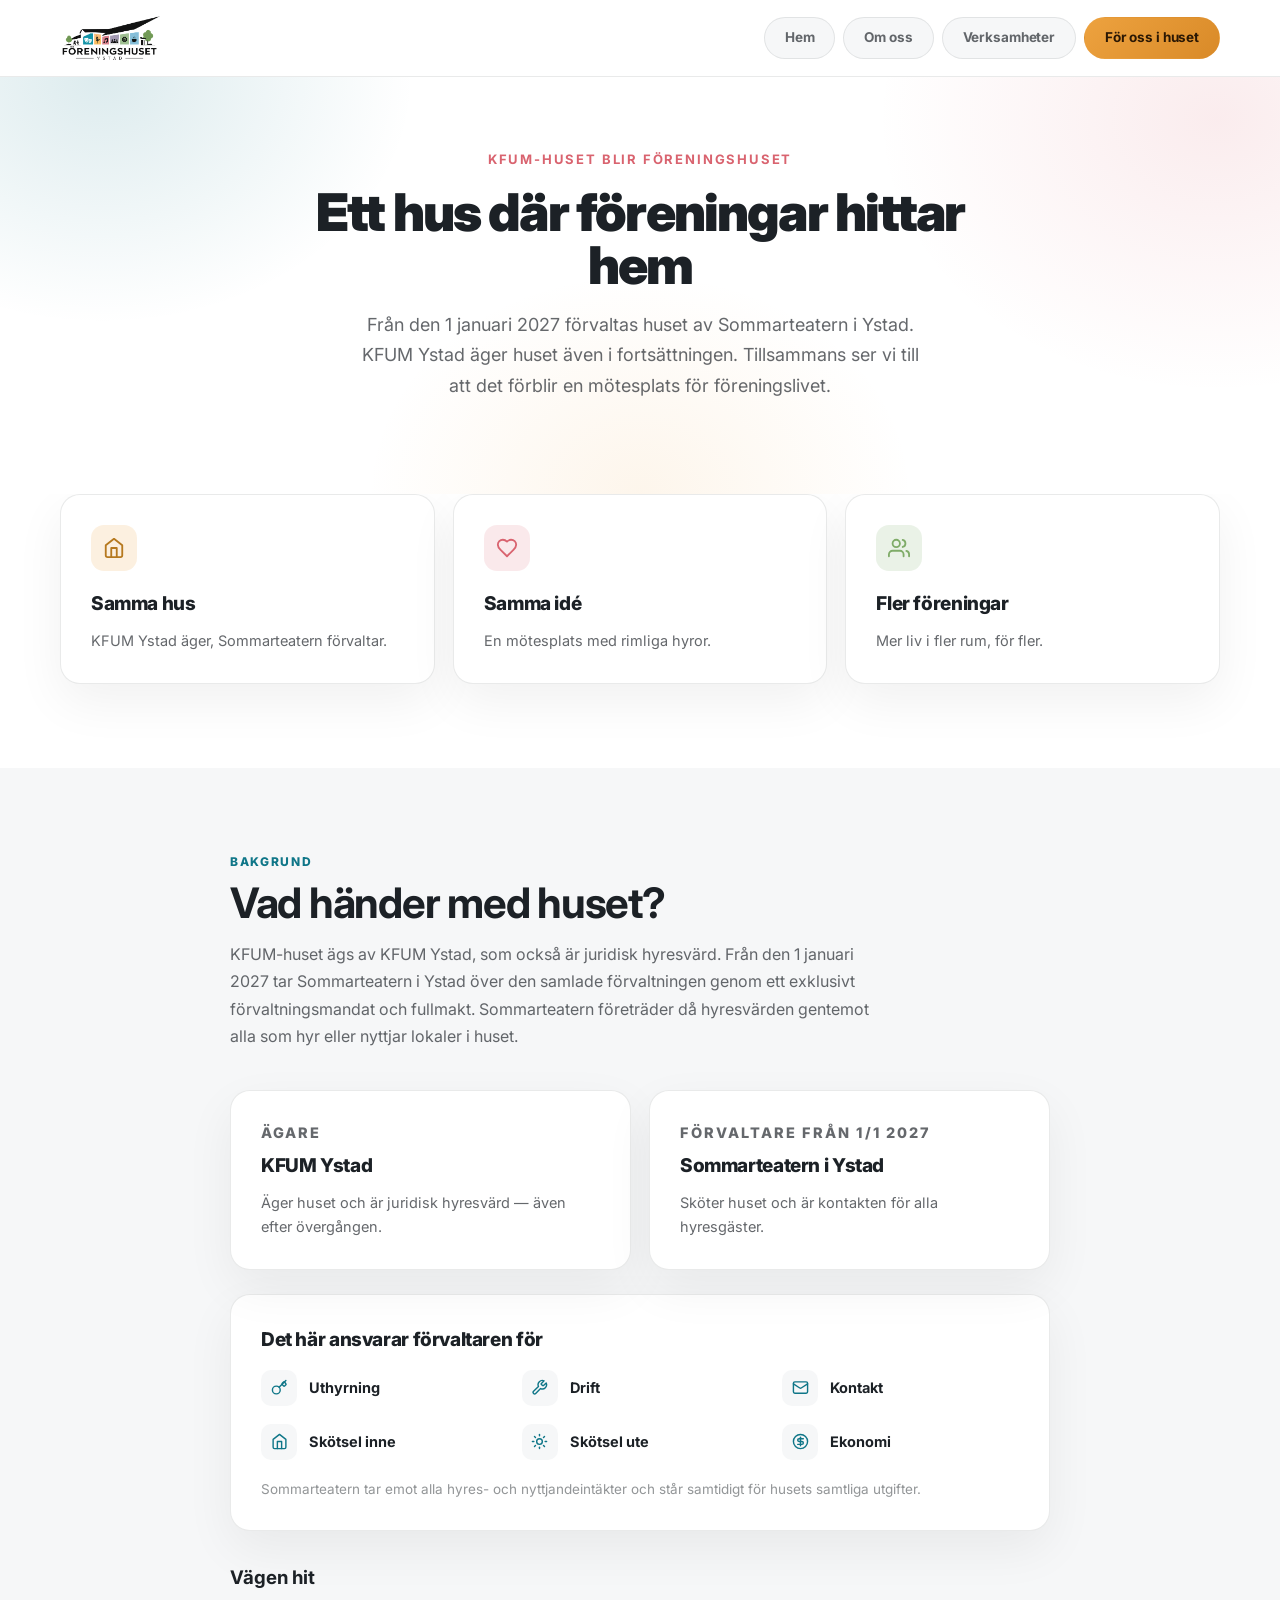
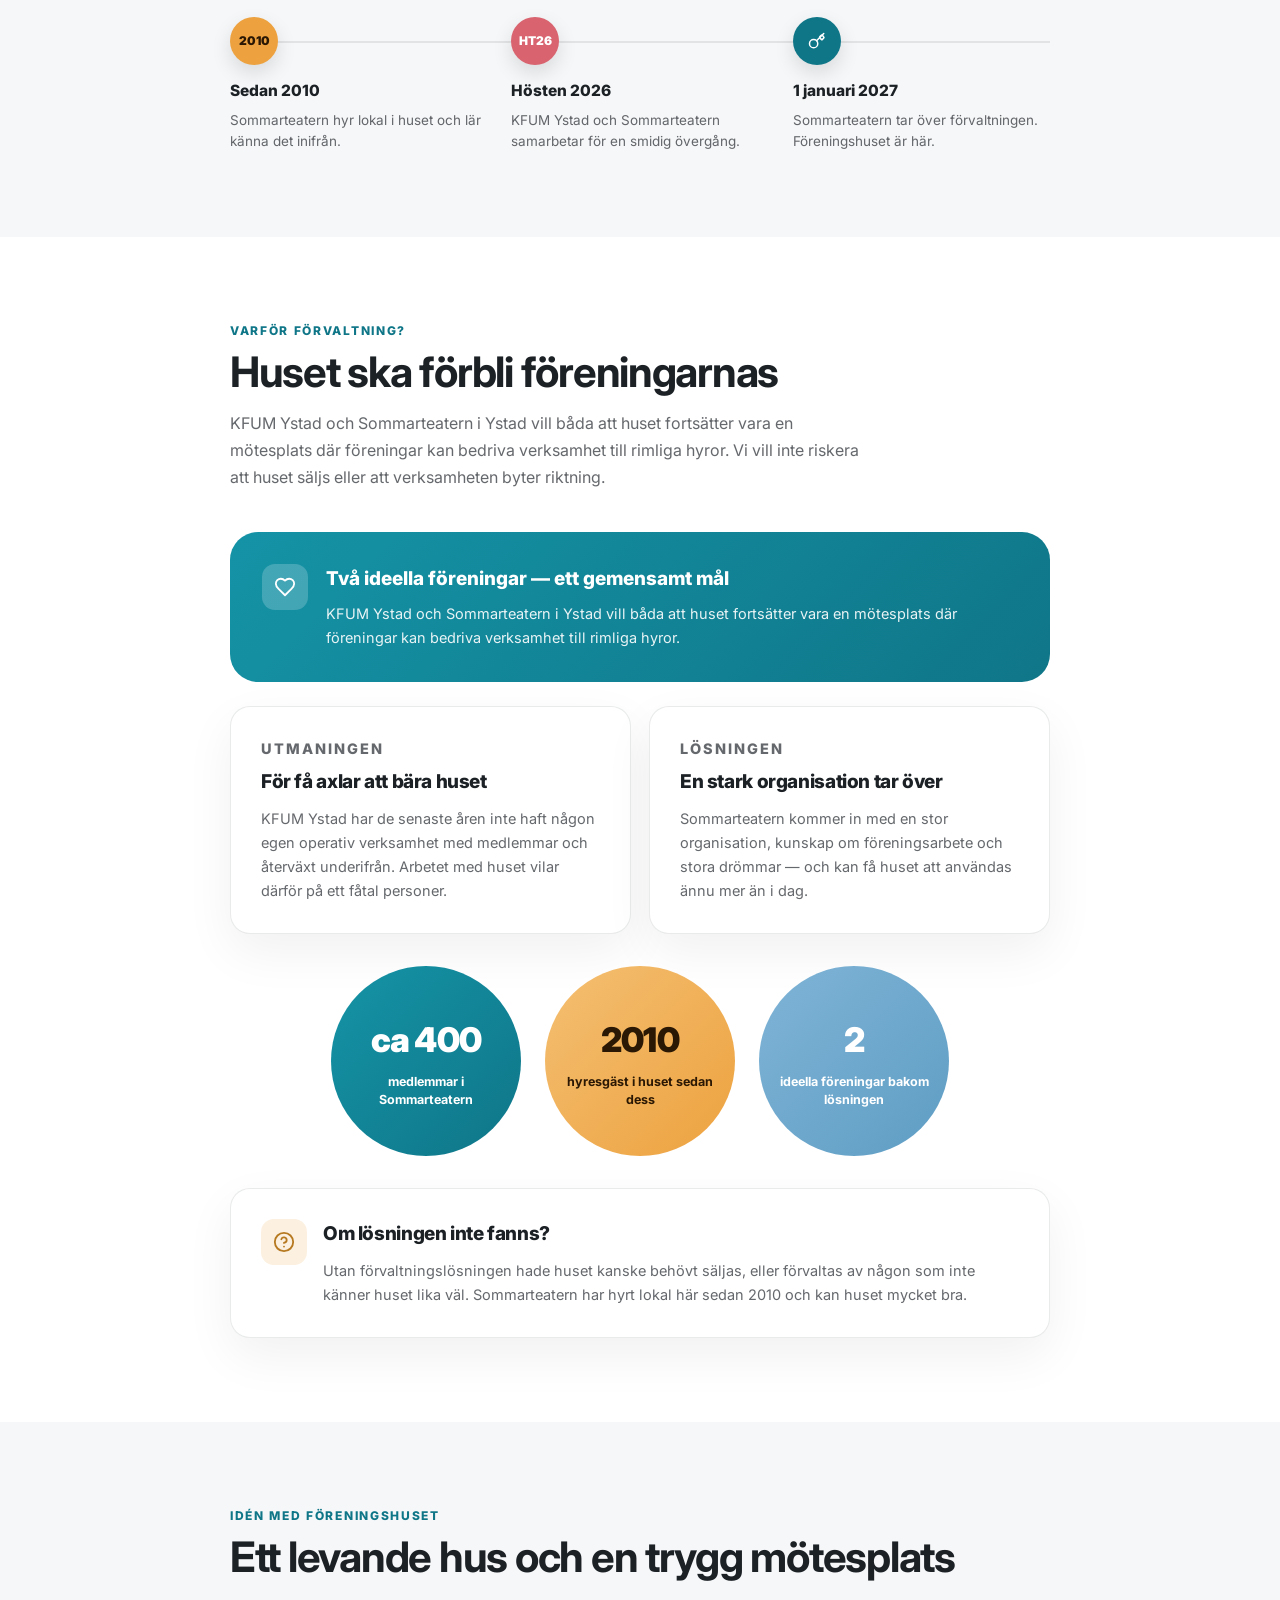
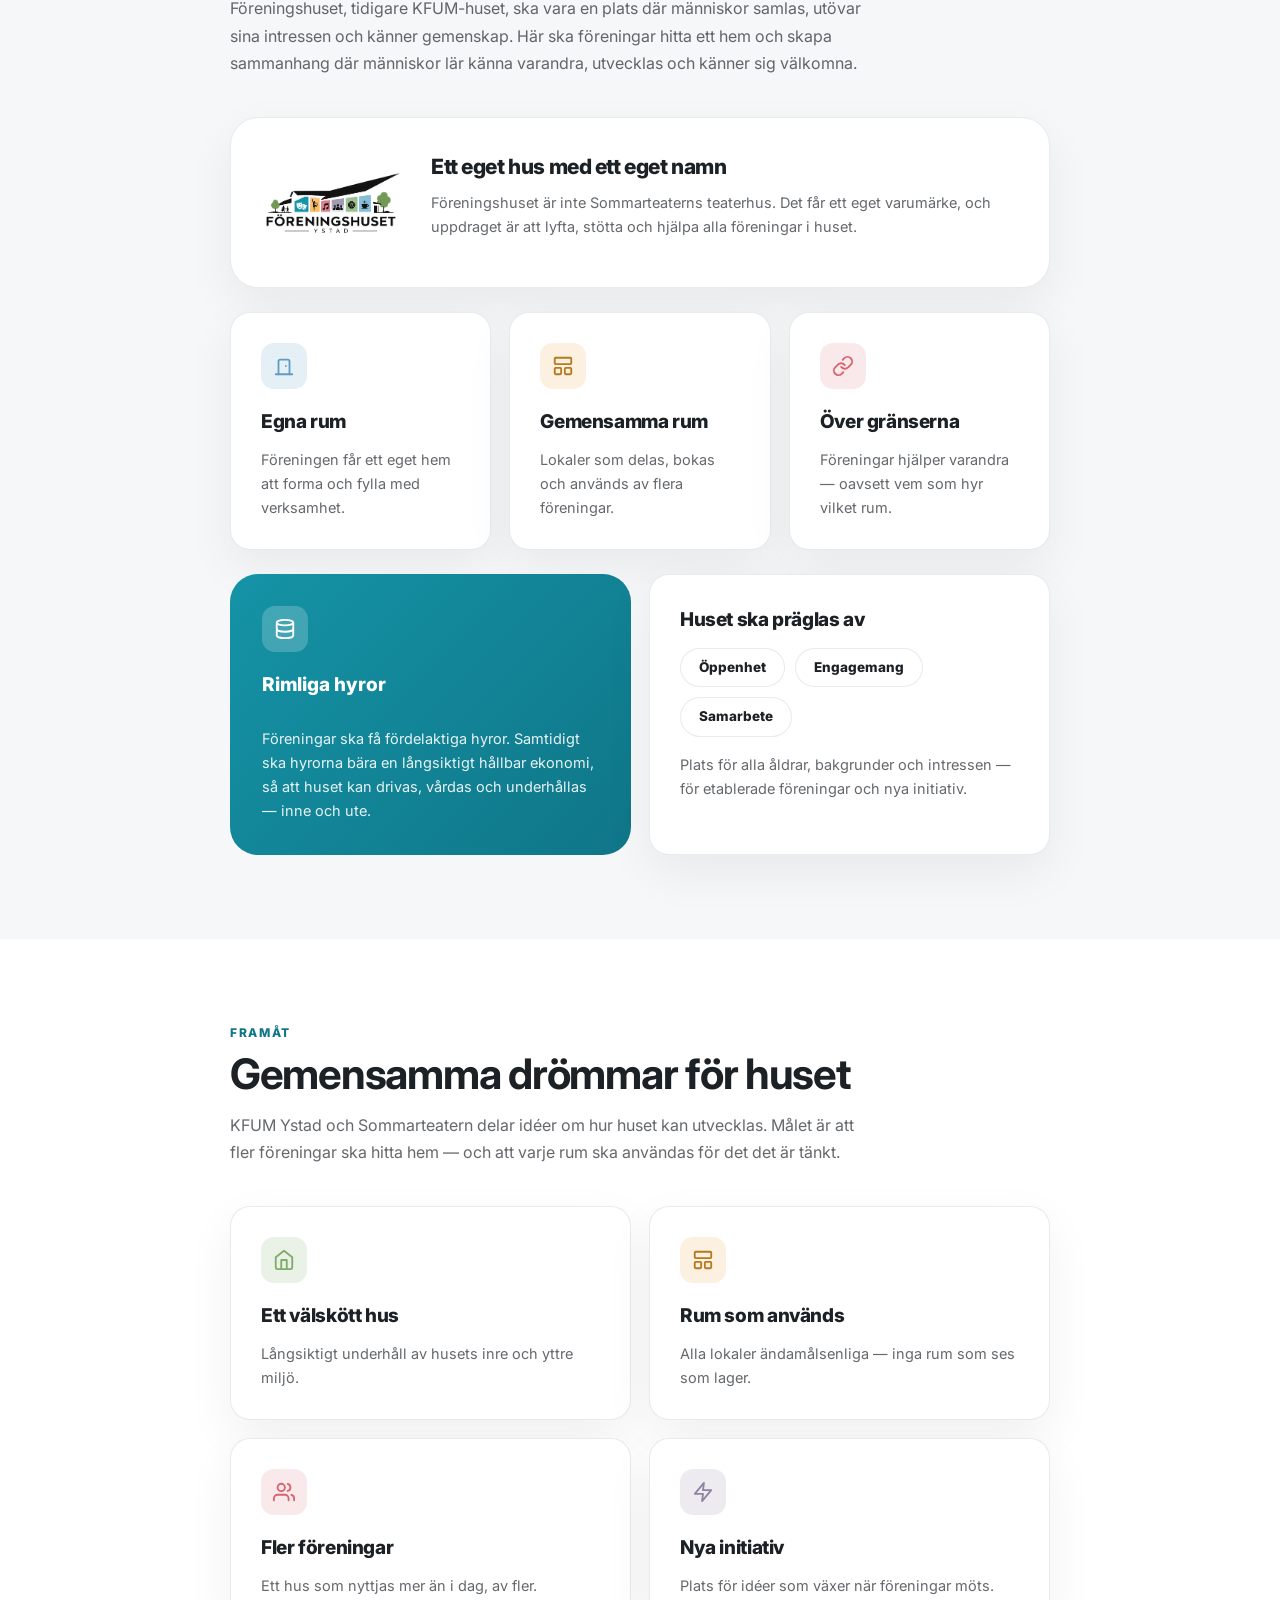
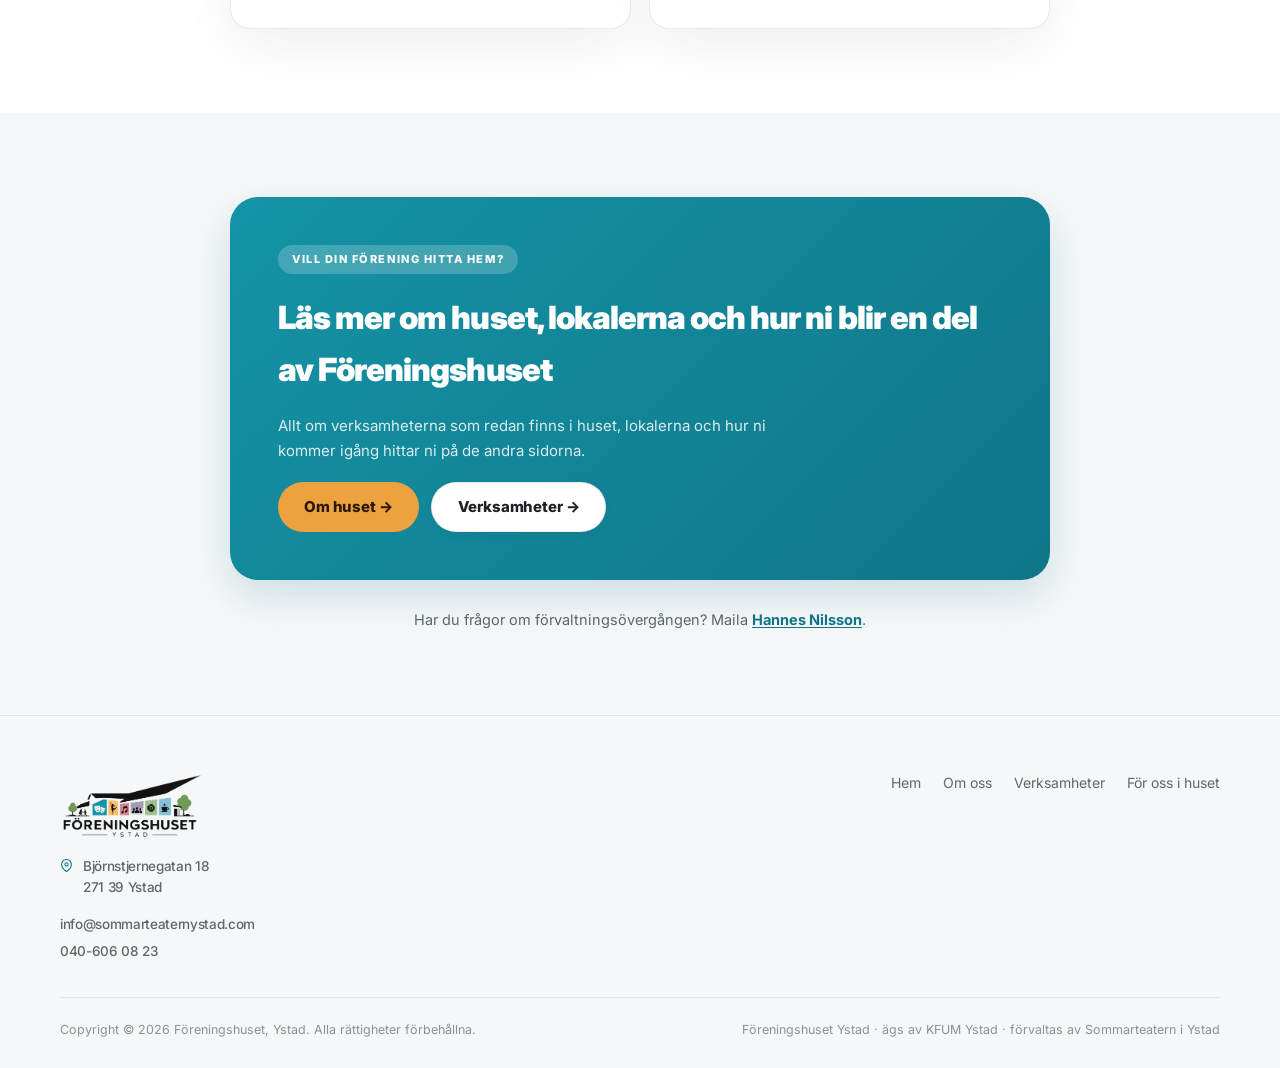
==== bakgrund.html @ 2a711569 "Ny sida om förvaltningsövergången (bakgrund.html) Bygger på innehållet i "Föreningshuset – folder.pd" ====
<!DOCTYPE html>
<html lang="sv">
<head>
  <meta charset="UTF-8">
  <meta name="viewport" content="width=device-width, initial-scale=1.0">
  <title>Bakgrund — Föreningshuset</title>
  <meta name="description" content="KFUM-huset blir Föreningshuset — bakgrunden till att Sommarteatern i Ystad tar över förvaltningen från 1 januari 2027.">
  <link rel="preconnect" href="https://fonts.googleapis.com">
  <link rel="preconnect" href="https://fonts.gstatic.com" crossorigin>
  <link href="https://fonts.googleapis.com/css2?family=Inter:ital,opsz,wght@0,14..32,300..900;1,14..32,300..900&display=swap" rel="stylesheet">
  <link rel="stylesheet" href="css/style.css?v=5">
</head>
<body>

  <!-- ═══ NAV ═══ -->
  <header class="site-nav">
    <div class="container site-nav-inner">
      <a href="/" class="nav-brand">
        <span class="brand-logo-plate"><img src="images/logo.png" alt="Föreningshuset Ystad" class="brand-logo"></span>
      </a>
      <nav class="nav-pills-row" aria-label="Huvudnavigation">
        <a href="/" class="nav-pill">Hem</a>
        <a href="om-oss.html" class="nav-pill">Om oss</a>
        <a href="verksamheter.html" class="nav-pill">Verksamheter</a>
        <a href="for-oss-i-huset.html" class="nav-pill nav-pill--cta">För oss i huset</a>
      </nav>
    </div>
  </header>

  <!-- ═══ HERO ═══ -->
  <section class="hero-section" style="padding: 72px 0 56px;">
    <div class="container hero-content">
      <span class="hero-kicker">KFUM-huset blir Föreningshuset</span>
      <h1 class="hero-title" style="font-size: clamp(32px, 5vw, 52px);">Ett hus där föreningar hittar hem</h1>
      <p class="hero-lede">Från den 1 januari 2027 förvaltas huset av Sommarteatern i Ystad. KFUM Ystad äger huset även i fortsättningen. Tillsammans ser vi till att det förblir en mötesplats för föreningslivet.</p>
    </div>
  </section>

  <section class="section" style="padding-top: 0;">
    <div class="container">
      <div class="card-grid">
        <article class="card">
          <div class="card-icon card-icon--orange">
            <svg width="22" height="22" viewBox="0 0 24 24" fill="none" stroke="currentColor" stroke-width="2" stroke-linecap="round" stroke-linejoin="round" aria-hidden="true"><path d="m3 9 9-7 9 7v11a2 2 0 0 1-2 2H5a2 2 0 0 1-2-2z"/><polyline points="9 22 9 12 15 12 15 22"/></svg>
          </div>
          <h3>Samma hus</h3>
          <p>KFUM Ystad äger, Sommarteatern förvaltar.</p>
        </article>

        <article class="card">
          <div class="card-icon card-icon--coral">
            <svg width="22" height="22" viewBox="0 0 24 24" fill="none" stroke="currentColor" stroke-width="2" stroke-linecap="round" stroke-linejoin="round" aria-hidden="true"><path d="M19 14c1.49-1.46 3-3.21 3-5.5A5.5 5.5 0 0 0 16.5 3c-1.76 0-3 .5-4.5 2-1.5-1.5-2.74-2-4.5-2A5.5 5.5 0 0 0 2 8.5c0 2.3 1.5 4.05 3 5.5l7 7Z"/></svg>
          </div>
          <h3>Samma idé</h3>
          <p>En mötesplats med rimliga hyror.</p>
        </article>

        <article class="card">
          <div class="card-icon card-icon--green">
            <svg width="22" height="22" viewBox="0 0 24 24" fill="none" stroke="currentColor" stroke-width="2" stroke-linecap="round" stroke-linejoin="round" aria-hidden="true"><path d="M17 21v-2a4 4 0 0 0-4-4H5a4 4 0 0 0-4 4v2"/><circle cx="9" cy="7" r="4"/><path d="M23 21v-2a4 4 0 0 0-3-3.87"/><path d="M16 3.13a4 4 0 0 1 0 7.75"/></svg>
          </div>
          <h3>Fler föreningar</h3>
          <p>Mer liv i fler rum, för fler.</p>
        </article>
      </div>
    </div>
  </section>

  <!-- ═══ BAKGRUND ═══ -->
  <section class="section on-soft">
    <div class="container" style="max-width: 820px;">
      <header class="section-head">
        <p class="section-kicker">Bakgrund</p>
        <h2>Vad händer med huset?</h2>
        <p class="section-lede">KFUM-huset ägs av KFUM Ystad, som också är juridisk hyresvärd. Från den 1 januari 2027 tar Sommarteatern i Ystad över den samlade förvaltningen genom ett exklusivt förvaltningsmandat och fullmakt. Sommarteatern företräder då hyresvärden gentemot alla som hyr eller nyttjar lokaler i huset.</p>
      </header>

      <div class="card-grid-2" style="margin-bottom: 24px;">
        <article class="card">
          <p class="section-kicker" style="margin-bottom: 6px;">Ägare</p>
          <h3>KFUM Ystad</h3>
          <p>Äger huset och är juridisk hyresvärd — även efter övergången.</p>
        </article>

        <article class="card">
          <p class="section-kicker" style="margin-bottom: 6px;">Förvaltare från 1/1 2027</p>
          <h3>Sommarteatern i Ystad</h3>
          <p>Sköter huset och är kontakten för alla hyresgäster.</p>
        </article>
      </div>

      <article class="panel-card" style="margin-bottom: 32px;">
        <h3 style="margin-bottom: 14px;">Det här ansvarar förvaltaren för</h3>
        <div class="responsibility-grid">
          <div class="responsibility-item">
            <span class="responsibility-icon"><svg width="17" height="17" viewBox="0 0 24 24" fill="none" stroke="currentColor" stroke-width="2" stroke-linecap="round" stroke-linejoin="round" aria-hidden="true"><path d="m15.5 7.5 2.3 2.3a1 1 0 0 0 1.4 0l1.8-1.8a1 1 0 0 0 0-1.4L19.1 4.3a1 1 0 0 0-1.4 0l-1.8 1.8a1 1 0 0 0 0 1.4Z"/><path d="m21 2-9.6 9.6"/><circle cx="7.5" cy="15.5" r="5.5"/></svg></span>
            Uthyrning
          </div>
          <div class="responsibility-item">
            <span class="responsibility-icon"><svg width="17" height="17" viewBox="0 0 24 24" fill="none" stroke="currentColor" stroke-width="2" stroke-linecap="round" stroke-linejoin="round" aria-hidden="true"><path d="M14.7 6.3a1 1 0 0 0 0 1.4l1.6 1.6a1 1 0 0 0 1.4 0l3.77-3.77a6 6 0 0 1-7.94 7.94l-6.91 6.91a2.12 2.12 0 0 1-3-3l6.91-6.91a6 6 0 0 1 7.94-7.94Z"/></svg></span>
            Drift
          </div>
          <div class="responsibility-item">
            <span class="responsibility-icon"><svg width="17" height="17" viewBox="0 0 24 24" fill="none" stroke="currentColor" stroke-width="2" stroke-linecap="round" stroke-linejoin="round" aria-hidden="true"><rect x="2" y="4" width="20" height="16" rx="2"/><path d="m22 7-8.97 5.7a1.94 1.94 0 0 1-2.06 0L2 7"/></svg></span>
            Kontakt
          </div>
          <div class="responsibility-item">
            <span class="responsibility-icon"><svg width="17" height="17" viewBox="0 0 24 24" fill="none" stroke="currentColor" stroke-width="2" stroke-linecap="round" stroke-linejoin="round" aria-hidden="true"><path d="m3 9 9-7 9 7v11a2 2 0 0 1-2 2H5a2 2 0 0 1-2-2z"/><polyline points="9 22 9 12 15 12 15 22"/></svg></span>
            Skötsel inne
          </div>
          <div class="responsibility-item">
            <span class="responsibility-icon"><svg width="17" height="17" viewBox="0 0 24 24" fill="none" stroke="currentColor" stroke-width="2" stroke-linecap="round" stroke-linejoin="round" aria-hidden="true"><circle cx="12" cy="12" r="4"/><path d="M12 2v2"/><path d="M12 20v2"/><path d="m4.93 4.93 1.41 1.41"/><path d="m17.66 17.66 1.41 1.41"/><path d="M2 12h2"/><path d="M20 12h2"/><path d="m6.34 17.66-1.41 1.41"/><path d="m19.07 4.93-1.41 1.41"/></svg></span>
            Skötsel ute
          </div>
          <div class="responsibility-item">
            <span class="responsibility-icon"><svg width="17" height="17" viewBox="0 0 24 24" fill="none" stroke="currentColor" stroke-width="2" stroke-linecap="round" stroke-linejoin="round" aria-hidden="true"><circle cx="12" cy="12" r="10"/><path d="M16 8h-6a2 2 0 1 0 0 4h4a2 2 0 1 1 0 4H8"/><path d="M12 18V6"/></svg></span>
            Ekonomi
          </div>
        </div>
        <p style="margin: 18px 0 0; font-size: 13.5px; color: var(--muted-2);">Sommarteatern tar emot alla hyres- och nyttjandeintäkter och står samtidigt för husets samtliga utgifter.</p>
      </article>

      <h3 style="margin-bottom: 4px;">Vägen hit</h3>
      <div class="timeline" style="margin-top: 24px;">
        <div class="timeline-step">
          <span class="timeline-dot timeline-dot--amber">2010</span>
          <h4>Sedan 2010</h4>
          <p>Sommarteatern hyr lokal i huset och lär känna det inifrån.</p>
        </div>
        <div class="timeline-step">
          <span class="timeline-dot timeline-dot--coral">HT26</span>
          <h4>Hösten 2026</h4>
          <p>KFUM Ystad och Sommarteatern samarbetar för en smidig övergång.</p>
        </div>
        <div class="timeline-step">
          <span class="timeline-dot timeline-dot--primary">
            <svg width="18" height="18" viewBox="0 0 24 24" fill="none" stroke="#fff" stroke-width="2" stroke-linecap="round" stroke-linejoin="round" aria-hidden="true"><path d="m15.5 7.5 2.3 2.3a1 1 0 0 0 1.4 0l1.8-1.8a1 1 0 0 0 0-1.4L19.1 4.3a1 1 0 0 0-1.4 0l-1.8 1.8a1 1 0 0 0 0 1.4Z"/><path d="m21 2-9.6 9.6"/><circle cx="7.5" cy="15.5" r="5.5"/></svg>
          </span>
          <h4>1 januari 2027</h4>
          <p>Sommarteatern tar över förvaltningen. Föreningshuset är här.</p>
        </div>
      </div>
    </div>
  </section>

  <!-- ═══ VARFÖR FÖRVALTNING ═══ -->
  <section class="section">
    <div class="container" style="max-width: 820px;">
      <header class="section-head">
        <p class="section-kicker">Varför förvaltning?</p>
        <h2>Huset ska förbli föreningarnas</h2>
        <p class="section-lede">KFUM Ystad och Sommarteatern i Ystad vill båda att huset fortsätter vara en mötesplats där föreningar kan bedriva verksamhet till rimliga hyror. Vi vill inte riskera att huset säljs eller att verksamheten byter riktning.</p>
      </header>

      <div class="emphasis-box" style="margin-bottom: 24px;">
        <div class="card-icon">
          <svg width="22" height="22" viewBox="0 0 24 24" fill="none" stroke="currentColor" stroke-width="2" stroke-linecap="round" stroke-linejoin="round" aria-hidden="true"><path d="M19 14c1.49-1.46 3-3.21 3-5.5A5.5 5.5 0 0 0 16.5 3c-1.76 0-3 .5-4.5 2-1.5-1.5-2.74-2-4.5-2A5.5 5.5 0 0 0 2 8.5c0 2.3 1.5 4.05 3 5.5l7 7Z"/></svg>
        </div>
        <div>
          <h3>Två ideella föreningar — ett gemensamt mål</h3>
          <p>KFUM Ystad och Sommarteatern i Ystad vill båda att huset fortsätter vara en mötesplats där föreningar kan bedriva verksamhet till rimliga hyror.</p>
        </div>
      </div>

      <div class="card-grid-2" style="margin-bottom: 32px;">
        <article class="card">
          <p class="section-kicker" style="margin-bottom: 6px;">Utmaningen</p>
          <h3>För få axlar att bära huset</h3>
          <p>KFUM Ystad har de senaste åren inte haft någon egen operativ verksamhet med medlemmar och återväxt underifrån. Arbetet med huset vilar därför på ett fåtal personer.</p>
        </article>

        <article class="card">
          <p class="section-kicker" style="margin-bottom: 6px;">Lösningen</p>
          <h3>En stark organisation tar över</h3>
          <p>Sommarteatern kommer in med en stor organisation, kunskap om föreningsarbete och stora drömmar — och kan få huset att användas ännu mer än i dag.</p>
        </article>
      </div>

      <div class="stat-circles" style="margin-bottom: 32px;">
        <div class="stat-circle stat-circle--primary">
          <span class="stat-circle-number">ca 400</span>
          <span class="stat-circle-label">medlemmar i Sommarteatern</span>
        </div>
        <div class="stat-circle stat-circle--amber">
          <span class="stat-circle-number">2010</span>
          <span class="stat-circle-label">hyresgäst i huset sedan dess</span>
        </div>
        <div class="stat-circle stat-circle--sky">
          <span class="stat-circle-number">2</span>
          <span class="stat-circle-label">ideella föreningar bakom lösningen</span>
        </div>
      </div>

      <article class="card" style="display: flex; gap: 16px; align-items: flex-start;">
        <div class="card-icon card-icon--orange" style="margin-bottom: 0; flex-shrink: 0;">
          <svg width="22" height="22" viewBox="0 0 24 24" fill="none" stroke="currentColor" stroke-width="2" stroke-linecap="round" stroke-linejoin="round" aria-hidden="true"><circle cx="12" cy="12" r="10"/><path d="M9.09 9a3 3 0 0 1 5.83 1c0 2-3 3-3 3"/><path d="M12 17h.01"/></svg>
        </div>
        <div>
          <h3>Om lösningen inte fanns?</h3>
          <p>Utan förvaltningslösningen hade huset kanske behövt säljas, eller förvaltas av någon som inte känner huset lika väl. Sommarteatern har hyrt lokal här sedan 2010 och kan huset mycket bra.</p>
        </div>
      </article>
    </div>
  </section>

  <!-- ═══ IDÉN MED FÖRENINGSHUSET ═══ -->
  <section class="section on-soft">
    <div class="container" style="max-width: 820px;">
      <header class="section-head">
        <p class="section-kicker">Idén med Föreningshuset</p>
        <h2>Ett levande hus och en trygg mötesplats</h2>
        <p class="section-lede">Föreningshuset, tidigare KFUM-huset, ska vara en plats där människor samlas, utövar sina intressen och känner gemenskap. Här ska föreningar hitta ett hem och skapa sammanhang där människor lär känna varandra, utvecklas och känner sig välkomna.</p>
      </header>

      <article class="venue-full-card" style="margin-bottom: 24px;">
        <div class="venue-full-logo">
          <img src="images/logo.png" alt="Föreningshuset Ystad">
        </div>
        <div class="venue-full-body">
          <h3>Ett eget hus med ett eget namn</h3>
          <p>Föreningshuset är inte Sommarteaterns teaterhus. Det får ett eget varumärke, och uppdraget är att lyfta, stötta och hjälpa alla föreningar i huset.</p>
        </div>
      </article>

      <div class="card-grid" style="margin-bottom: 24px;">
        <article class="card">
          <div class="card-icon card-icon--sky">
            <svg width="22" height="22" viewBox="0 0 24 24" fill="none" stroke="currentColor" stroke-width="2" stroke-linecap="round" stroke-linejoin="round" aria-hidden="true"><path d="M3 21h18"/><path d="M6 21V7a2 2 0 0 1 2-2h8a2 2 0 0 1 2 2v14"/><path d="M14 12v.01"/></svg>
          </div>
          <h3>Egna rum</h3>
          <p>Föreningen får ett eget hem att forma och fylla med verksamhet.</p>
        </article>

        <article class="card">
          <div class="card-icon card-icon--orange">
            <svg width="22" height="22" viewBox="0 0 24 24" fill="none" stroke="currentColor" stroke-width="2" stroke-linecap="round" stroke-linejoin="round" aria-hidden="true"><rect x="3" y="3" width="18" height="7" rx="1"/><rect x="3" y="14" width="7" height="7" rx="1"/><rect x="14" y="14" width="7" height="7" rx="1"/></svg>
          </div>
          <h3>Gemensamma rum</h3>
          <p>Lokaler som delas, bokas och används av flera föreningar.</p>
        </article>

        <article class="card">
          <div class="card-icon card-icon--coral">
            <svg width="22" height="22" viewBox="0 0 24 24" fill="none" stroke="currentColor" stroke-width="2" stroke-linecap="round" stroke-linejoin="round" aria-hidden="true"><path d="M10 13a5 5 0 0 0 7.54.54l3-3a5 5 0 0 0-7.07-7.07l-1.72 1.71"/><path d="M14 11a5 5 0 0 0-7.54-.54l-3 3a5 5 0 0 0 7.07 7.07l1.71-1.71"/></svg>
          </div>
          <h3>Över gränserna</h3>
          <p>Föreningar hjälper varandra — oavsett vem som hyr vilket rum.</p>
        </article>
      </div>

      <div class="card-grid-2">
        <div class="emphasis-box" style="flex-direction: column; align-items: flex-start;">
          <div class="card-icon">
            <svg width="22" height="22" viewBox="0 0 24 24" fill="none" stroke="currentColor" stroke-width="2" stroke-linecap="round" stroke-linejoin="round" aria-hidden="true"><ellipse cx="12" cy="5" rx="9" ry="3"/><path d="M3 5v14a9 3 0 0 0 18 0V5"/><path d="M3 12a9 3 0 0 0 18 0"/></svg>
          </div>
          <h3>Rimliga hyror</h3>
          <p>Föreningar ska få fördelaktiga hyror. Samtidigt ska hyrorna bära en långsiktigt hållbar ekonomi, så att huset kan drivas, vårdas och underhållas — inne och ute.</p>
        </div>

        <article class="card">
          <h3>Huset ska präglas av</h3>
          <div class="tag-pills">
            <span class="tag-pill">Öppenhet</span>
            <span class="tag-pill">Engagemang</span>
            <span class="tag-pill">Samarbete</span>
          </div>
          <p>Plats för alla åldrar, bakgrunder och intressen — för etablerade föreningar och nya initiativ.</p>
        </article>
      </div>
    </div>
  </section>

  <!-- ═══ FRAMÅT ═══ -->
  <section class="section">
    <div class="container" style="max-width: 820px;">
      <header class="section-head">
        <p class="section-kicker">Framåt</p>
        <h2>Gemensamma drömmar för huset</h2>
        <p class="section-lede">KFUM Ystad och Sommarteatern delar idéer om hur huset kan utvecklas. Målet är att fler föreningar ska hitta hem — och att varje rum ska användas för det det är tänkt.</p>
      </header>

      <div class="card-grid-2">
        <article class="card">
          <div class="card-icon card-icon--green">
            <svg width="22" height="22" viewBox="0 0 24 24" fill="none" stroke="currentColor" stroke-width="2" stroke-linecap="round" stroke-linejoin="round" aria-hidden="true"><path d="m3 9 9-7 9 7v11a2 2 0 0 1-2 2H5a2 2 0 0 1-2-2z"/><polyline points="9 22 9 12 15 12 15 22"/></svg>
          </div>
          <h3>Ett välskött hus</h3>
          <p>Långsiktigt underhåll av husets inre och yttre miljö.</p>
        </article>

        <article class="card">
          <div class="card-icon card-icon--orange">
            <svg width="22" height="22" viewBox="0 0 24 24" fill="none" stroke="currentColor" stroke-width="2" stroke-linecap="round" stroke-linejoin="round" aria-hidden="true"><rect x="3" y="3" width="18" height="7" rx="1"/><rect x="3" y="14" width="7" height="7" rx="1"/><rect x="14" y="14" width="7" height="7" rx="1"/></svg>
          </div>
          <h3>Rum som används</h3>
          <p>Alla lokaler ändamålsenliga — inga rum som ses som lager.</p>
        </article>

        <article class="card">
          <div class="card-icon card-icon--coral">
            <svg width="22" height="22" viewBox="0 0 24 24" fill="none" stroke="currentColor" stroke-width="2" stroke-linecap="round" stroke-linejoin="round" aria-hidden="true"><path d="M17 21v-2a4 4 0 0 0-4-4H5a4 4 0 0 0-4 4v2"/><circle cx="9" cy="7" r="4"/><path d="M23 21v-2a4 4 0 0 0-3-3.87"/><path d="M16 3.13a4 4 0 0 1 0 7.75"/></svg>
          </div>
          <h3>Fler föreningar</h3>
          <p>Ett hus som nyttjas mer än i dag, av fler.</p>
        </article>

        <article class="card">
          <div class="card-icon card-icon--lavender">
            <svg width="22" height="22" viewBox="0 0 24 24" fill="none" stroke="currentColor" stroke-width="2" stroke-linecap="round" stroke-linejoin="round" aria-hidden="true"><polygon points="13 2 3 14 12 14 11 22 21 10 12 10 13 2"/></svg>
          </div>
          <h3>Nya initiativ</h3>
          <p>Plats för idéer som växer när föreningar möts.</p>
        </article>
      </div>
    </div>
  </section>

  <!-- ═══ CTA ═══ -->
  <section class="section on-soft">
    <div class="container" style="max-width: 820px;">
      <article class="feature-tile">
        <span class="feature-tile-tag">Vill din förening hitta hem?</span>
        <h3>Läs mer om huset, lokalerna och hur ni blir en del av Föreningshuset</h3>
        <p>Allt om verksamheterna som redan finns i huset, lokalerna och hur ni kommer igång hittar ni på de andra sidorna.</p>
        <div class="hero-actions" style="justify-content:flex-start;">
          <a href="om-oss.html" class="btn btn-amber">Om huset →</a>
          <a href="verksamheter.html" class="btn btn-ghost">Verksamheter →</a>
        </div>
      </article>

      <p style="text-align:center; margin: 28px 0 0; font-size: 14.5px; color: var(--muted);">Har du frågor om förvaltningsövergången? Maila <a href="mailto:hannes.nilsson@sommarteaternystad.com" style="color: var(--primary); font-weight: 700; text-decoration: underline; text-underline-offset: 2px;">Hannes Nilsson</a>.</p>
    </div>
  </section>

  <!-- ═══ FOOTER ═══ -->
  <footer class="site-footer">
    <div class="container">
      <div class="footer-top">
        <div class="footer-brand">
          <span class="brand-logo-plate"><img src="images/logo.png" alt="Föreningshuset Ystad" class="brand-logo"></span>
          <address class="footer-address">
            <div class="footer-address-item">
              <svg width="13" height="13" viewBox="0 0 24 24" fill="none" stroke="currentColor" stroke-width="2" stroke-linecap="round" stroke-linejoin="round" aria-hidden="true"><path d="M21 10c0 7-9 13-9 13s-9-6-9-13a9 9 0 0 1 18 0z"/><circle cx="12" cy="10" r="3"/></svg>
              <div>Björnstjernegatan 18<br>271 39 Ystad</div>
            </div>
          </address>
          <div class="footer-contact-info">
            <a href="mailto:info@sommarteaternystad.com">info@sommarteaternystad.com</a>
            <a href="tel:+46406060823">040-606 08 23</a>
          </div>
        </div>
        <nav class="footer-nav" aria-label="Sidfotslänkar">
          <a href="/">Hem</a>
          <a href="om-oss.html">Om oss</a>
          <a href="verksamheter.html">Verksamheter</a>
          <a href="for-oss-i-huset.html">För oss i huset</a>
        </nav>
      </div>
      <div class="footer-bottom">
        <p class="footer-copyright">Copyright &copy; 2026 Föreningshuset, Ystad. Alla rättigheter förbehållna.</p>
        <p class="footer-sub">Föreningshuset Ystad · ägs av KFUM Ystad · förvaltas av Sommarteatern i Ystad</p>
      </div>
    </div>
  </footer>

</body>
</html>
---- css/style.css ----
/* ══════════════════════════════════════════════
   FÖRENINGSHUSET — style.css
   Paletten är hämtad direkt ur loggans ikonrutor
   (teater, dans, musik, folk, basket, kaffe) —
   ljus, luftig bas istället för mörk hero, så
   loggan får vit botten naturligt utan platta.
══════════════════════════════════════════════ */

:root {
  --bg: #ffffff;
  --bg-soft: #f6f7f8;
  --line: rgba(20, 22, 25, 0.09);
  --text: #1c2126;
  --muted: rgba(28, 33, 38, 0.68);
  --muted-2: rgba(28, 33, 38, 0.48);

  /* Brand — ur loggans ikonrutor */
  --primary: #0f7688;        /* teater (teal), djupare för text/knappar */
  --primary-light: #1593a6;  /* teater (teal), som i loggan */
  --primary-soft: rgba(15, 118, 136, 0.10);

  --amber: #eda23f;          /* dans (orange) */
  --amber-light: #f4bf72;

  --coral: #d9636f;          /* musik (korall) */
  --coral-light: #e8828c;

  --lavender: #8d84a1;       /* gemenskap (lila) */
  --green: #7fac68;          /* rörelse (grön) */
  --sky: #5f9dc4;            /* fika (blå) */

  --max: 1160px;
  --radius-lg: 28px;
  --radius-md: 20px;
  --radius-sm: 14px;
  --shadow: 0 18px 50px rgba(0, 0, 0, 0.06);
  --shadow-dark: 0 16px 40px rgba(15, 118, 136, 0.18);
}

*, *::before, *::after {
  box-sizing: border-box;
}

html {
  scroll-behavior: smooth;
}

body {
  margin: 0;
  font-family: 'Inter', -apple-system, BlinkMacSystemFont, 'Helvetica Neue', sans-serif;
  background: var(--bg);
  color: var(--text);
  line-height: 1.6;
  -webkit-font-smoothing: antialiased;
  -moz-osx-font-smoothing: grayscale;
}

a { color: inherit; text-decoration: none; }
img { display: block; max-width: 100%; }

.container {
  width: min(calc(100% - 32px), var(--max));
  margin: 0 auto;
}

.is-hidden { display: none !important; }

.visually-hidden {
  position: absolute; width: 1px; height: 1px; padding: 0; margin: -1px;
  overflow: hidden; clip: rect(0,0,0,0); white-space: nowrap; border: 0;
}

/* ══════════════════════════════════════════════
   TOP NAV — ljus, loggan vilar direkt på den
══════════════════════════════════════════════ */

.site-nav {
  position: sticky;
  top: 0;
  z-index: 50;
  background: rgba(255, 255, 255, 0.92);
  backdrop-filter: blur(14px);
  -webkit-backdrop-filter: blur(14px);
  border-bottom: 1px solid var(--line);
}

.site-nav-inner {
  display: flex;
  align-items: center;
  justify-content: space-between;
  gap: 20px;
  min-height: 76px;
  padding: 10px 0;
}

.nav-brand {
  display: flex;
  align-items: center;
  gap: 10px;
  font-weight: 800;
  font-size: 17px;
  letter-spacing: -0.02em;
  color: var(--text);
  flex-shrink: 0;
}

.nav-brand svg { flex-shrink: 0; color: var(--primary); }

/* Loggan vilar direkt på den ljusa navbaren — ingen platta behövs.
   Klassen finns kvar i HTML men görs osynlig här av flit. */
.brand-logo-plate {
  display: inline-flex;
  align-items: center;
  background: transparent;
  padding: 0;
  flex-shrink: 0;
}

.brand-logo {
  display: block;
  height: 48px;
  width: auto;
}

.nav-brand-tag {
  font-size: 10px;
  font-weight: 700;
  letter-spacing: 0.10em;
  text-transform: uppercase;
  color: var(--muted-2);
}

.nav-brand small {
  display: block;
  font-size: 10px;
  font-weight: 600;
  letter-spacing: 0.10em;
  text-transform: uppercase;
  color: var(--muted-2);
  margin-top: 1px;
}

.nav-pills-row {
  display: flex;
  flex-wrap: wrap;
  gap: 8px;
  justify-content: flex-end;
}

.nav-pill {
  display: inline-flex;
  align-items: center;
  gap: 8px;
  min-height: 42px;
  padding: 0 20px;
  border-radius: 999px;
  background: var(--bg-soft);
  border: 1px solid var(--line);
  color: var(--muted);
  font-size: 13.5px;
  font-weight: 700;
  letter-spacing: -0.01em;
  transition: background 0.2s, border-color 0.2s, transform 0.18s, box-shadow 0.18s, color 0.2s;
  white-space: nowrap;
}

.nav-pill:hover {
  background: #ececee;
  transform: translateY(-2px);
  color: var(--text);
}

.nav-pill.is-active {
  background: linear-gradient(135deg, var(--primary-light) 0%, var(--primary) 100%);
  border-color: transparent;
  color: #fff;
}

.nav-pill--cta {
  background: linear-gradient(135deg, var(--amber) 0%, #d98a28 100%);
  border-color: transparent;
  color: #2b1804;
}

.nav-pill--cta:hover {
  background: linear-gradient(135deg, var(--amber-light) 0%, var(--amber) 100%);
  color: #2b1804;
}

.nav-pill--ghost {
  background: transparent;
  border-color: var(--line);
  color: var(--muted-2);
}

@media (max-width: 720px) {
  .site-nav-inner { flex-wrap: wrap; min-height: unset; padding: 14px 0; gap: 12px; }
  .nav-pills-row { width: 100%; justify-content: flex-start; }
  .nav-pill { min-height: 36px; padding: 0 14px; font-size: 12.5px; }
  .brand-logo { height: 38px; }
}

/* ══════════════════════════════════════════════
   HERO — ljus, med mjuka färgklickar i loggans toner
══════════════════════════════════════════════ */

.hero-section {
  position: relative;
  padding: 80px 0 76px;
  background: var(--bg);
  overflow: hidden;
}

.hero-section::before {
  content: '';
  position: absolute;
  inset: 0;
  background:
    radial-gradient(480px 380px at 8% 0%, rgba(15, 118, 136, 0.14) 0%, transparent 65%),
    radial-gradient(520px 420px at 95% 10%, rgba(217, 99, 111, 0.12) 0%, transparent 65%),
    radial-gradient(420px 340px at 50% 100%, rgba(237, 162, 63, 0.10) 0%, transparent 65%);
  pointer-events: none;
}

.hero-content {
  position: relative;
  z-index: 2;
  text-align: center;
  max-width: 720px;
  margin: 0 auto;
}

.hero-logo-wrap {
  margin: 0 auto 22px;
  display: flex;
  justify-content: center;
}

.hero-logo-img {
  height: clamp(140px, 24vw, 300px);
  width: auto;
}

.hero-icon {
  width: 76px;
  height: 76px;
  margin: 0 auto 26px;
  border-radius: 22px;
  background: linear-gradient(135deg, var(--primary-light) 0%, var(--primary) 100%);
  display: flex;
  align-items: center;
  justify-content: center;
  box-shadow: 0 14px 40px rgba(15, 118, 136, 0.30), inset 0 1px 0 rgba(255,255,255,0.18);
}

.hero-kicker {
  display: block;
  font-size: 13px;
  font-weight: 700;
  letter-spacing: 0.14em;
  text-transform: uppercase;
  color: var(--coral);
  margin-bottom: 16px;
}

.hero-title {
  font-size: clamp(38px, 6vw, 64px);
  font-weight: 900;
  letter-spacing: -0.035em;
  line-height: 1.02;
  color: var(--text);
  margin: 0 0 18px;
}

.hero-lede {
  font-size: clamp(15px, 1.6vw, 18px);
  color: var(--muted);
  line-height: 1.7;
  max-width: 560px;
  margin: 0 auto 36px;
}

.hero-actions {
  display: flex;
  flex-wrap: wrap;
  gap: 12px;
  justify-content: center;
}

/* ══════════════════════════════════════════════
   SECTIONS
══════════════════════════════════════════════ */

.section { padding: 84px 0; }
.section.tight { padding: 56px 0; }
.section-head { margin-bottom: 40px; }
.section-head.center { text-align: center; }

.section-kicker {
  margin: 0 0 10px;
  text-transform: uppercase;
  letter-spacing: 0.14em;
  font-size: 12px;
  font-weight: 800;
  color: var(--primary);
}

h2 {
  margin: 0 0 12px;
  font-size: clamp(28px, 3.6vw, 42px);
  line-height: 1.05;
  letter-spacing: -0.03em;
  color: var(--text);
}

.section-lede {
  color: var(--muted);
  font-size: 16px;
  max-width: 640px;
  line-height: 1.7;
}

.section.on-soft { background: var(--bg-soft); }

/* ══════════════════════════════════════════════
   VERKSAMHETSHYLLA (startsidan)
══════════════════════════════════════════════ */

.venue-shelf-scroll {
  overflow-x: auto;
  padding-bottom: 10px;
  margin: 0 -4px;
}

.venue-shelf-row {
  display: flex;
  gap: 14px;
  padding: 4px;
}

.venue-card {
  flex: 0 0 128px;
  background: #fff;
  border: 1px solid var(--line);
  border-radius: var(--radius-md);
  padding: 18px 14px;
  display: flex;
  flex-direction: column;
  align-items: center;
  justify-content: center;
  text-align: center;
  gap: 10px;
  box-shadow: var(--shadow);
  transition: transform 0.2s ease, box-shadow 0.2s ease;
  min-height: 128px;
}

.venue-card:hover {
  transform: translateY(-4px);
  box-shadow: 0 20px 50px rgba(0, 0, 0, 0.10);
}

.venue-card img {
  max-height: 48px;
  width: auto;
  max-width: 100%;
}

.venue-card-name {
  font-size: 12px;
  font-weight: 700;
  color: var(--text);
  line-height: 1.3;
}

.venue-card--placeholder {
  border-style: dashed;
  background: var(--bg-soft);
  cursor: default;
}

.venue-card--placeholder:hover {
  transform: none;
  box-shadow: none;
}

.venue-placeholder-icon {
  width: 40px;
  height: 40px;
  border-radius: 10px;
  background: #fff;
  border: 1px solid var(--line);
  display: flex;
  align-items: center;
  justify-content: center;
  color: var(--muted-2);
}

.venue-card--placeholder .venue-card-name {
  color: var(--muted-2);
  font-weight: 600;
  font-style: italic;
}

/* Fullständiga verksamhetskort (verksamheter.html) */
.venue-full-card {
  display: flex;
  gap: 28px;
  align-items: center;
  background: #fff;
  border: 1px solid var(--line);
  border-radius: var(--radius-lg);
  padding: 32px;
  box-shadow: var(--shadow);
  margin-bottom: 20px;
}

.venue-full-logo {
  flex: 0 0 140px;
  display: flex;
  align-items: center;
  justify-content: center;
}

.venue-full-logo img {
  max-width: 140px;
  max-height: 90px;
  width: auto;
}

.venue-full-body h3 {
  margin: 0 0 8px;
  font-size: 21px;
  font-weight: 800;
  letter-spacing: -0.02em;
}

.venue-full-body p {
  margin: 0 0 16px;
  font-size: 14.5px;
  color: var(--muted);
  line-height: 1.65;
}

@media (max-width: 640px) {
  .venue-full-card { flex-direction: column; align-items: flex-start; padding: 24px; }
  .venue-full-logo { flex: none; }
}

/* ══════════════════════════════════════════════
   CARDS / BENTO
══════════════════════════════════════════════ */

.card-grid {
  display: grid;
  grid-template-columns: repeat(3, 1fr);
  gap: 18px;
}

.card-grid-2 {
  display: grid;
  grid-template-columns: 1fr 1fr;
  gap: 18px;
}
.card-grid > .card,
.card-grid-2 > .card { min-width: 0; }
@media (max-width: 640px) {
  .card-grid-2 { grid-template-columns: 1fr; }
}

.card {
  background: #fff;
  border: 1px solid var(--line);
  border-radius: var(--radius-md);
  padding: 30px;
  box-shadow: var(--shadow);
  transition: transform 0.2s ease, box-shadow 0.2s ease;
}

.card:hover {
  transform: translateY(-4px);
  box-shadow: 0 20px 50px rgba(0,0,0,0.10);
}

.card-icon {
  width: 46px;
  height: 46px;
  border-radius: 13px;
  background: var(--primary-soft);
  color: var(--primary);
  display: flex;
  align-items: center;
  justify-content: center;
  margin-bottom: 18px;
}

.card-icon--orange { background: rgba(237, 162, 63, 0.16); color: #b6791f; }
.card-icon--coral { background: rgba(217, 99, 111, 0.14); color: var(--coral); }
.card-icon--lavender { background: rgba(141, 132, 161, 0.16); color: var(--lavender); }
.card-icon--green { background: rgba(127, 172, 104, 0.16); color: var(--green); }
.card-icon--sky { background: rgba(95, 157, 196, 0.16); color: var(--sky); }

.card h3 {
  margin: 0 0 10px;
  font-size: 19px;
  font-weight: 800;
  letter-spacing: -0.02em;
}

.card p {
  margin: 0;
  font-size: 14.5px;
  color: var(--muted);
  line-height: 1.65;
}
.card p a { color: var(--primary); font-weight: 700; text-decoration: underline; text-underline-offset: 2px; overflow-wrap: break-word; }

/* Färgstark feature-platta (för oss i huset / boka lokal) */
.feature-tile {
  border-radius: var(--radius-lg);
  overflow: hidden;
  position: relative;
  background: linear-gradient(135deg, var(--primary-light) 0%, var(--primary) 100%);
  padding: 48px;
  display: flex;
  flex-direction: column;
  gap: 18px;
  box-shadow: var(--shadow-dark);
}

.feature-tile-tag {
  display: inline-flex;
  width: fit-content;
  font-size: 11px;
  font-weight: 800;
  text-transform: uppercase;
  letter-spacing: 0.14em;
  color: #fff;
  background: rgba(255,255,255,0.20);
  padding: 6px 14px;
  border-radius: 999px;
}

.feature-tile h3 {
  margin: 0;
  font-size: clamp(24px, 3vw, 32px);
  font-weight: 900;
  letter-spacing: -0.03em;
  color: #fff;
}

.feature-tile p {
  margin: 0;
  color: rgba(255,255,255,0.85);
  font-size: 15px;
  line-height: 1.7;
  max-width: 520px;
}

/* ══════════════════════════════════════════════
   BUTTONS
══════════════════════════════════════════════ */

.btn {
  display: inline-flex;
  align-items: center;
  justify-content: center;
  gap: 8px;
  min-height: 50px;
  padding: 0 26px;
  border-radius: 999px;
  font-size: 15px;
  font-weight: 800;
  letter-spacing: -0.01em;
  transition: background 0.2s, transform 0.18s, box-shadow 0.18s;
  cursor: pointer;
  border: none;
  white-space: nowrap;
  font-family: inherit;
}

.btn-amber {
  background: var(--amber);
  color: #2b1804;
}
.btn-amber:hover {
  background: var(--amber-light);
  transform: translateY(-2px);
  box-shadow: 0 8px 24px rgba(237, 162, 63, 0.40);
}

.btn-blue {
  background: var(--primary);
  color: #fff;
}
.btn-blue:hover {
  background: var(--primary-light);
  transform: translateY(-2px);
  box-shadow: 0 8px 24px rgba(15, 118, 136, 0.35);
}

.btn-ghost {
  background: #fff;
  border: 1.5px solid var(--line);
  color: var(--text);
  box-shadow: 0 2px 10px rgba(0,0,0,0.04);
}
.btn-ghost:hover {
  border-color: var(--primary);
  color: var(--primary);
  transform: translateY(-2px);
}

.btn-outline {
  background: transparent;
  border: 1.5px solid var(--line);
  color: var(--text);
}
.btn-outline:hover {
  border-color: var(--primary);
  color: var(--primary);
}

.btn-block { width: 100%; }

/* ══════════════════════════════════════════════
   FORMS (password gate + booking)
══════════════════════════════════════════════ */

.auth-wrap {
  min-height: calc(100vh - 76px);
  display: flex;
  align-items: center;
  justify-content: center;
  padding: 60px 16px;
  background:
    radial-gradient(480px 380px at 10% 0%, rgba(15, 118, 136, 0.10) 0%, transparent 65%),
    radial-gradient(480px 380px at 90% 100%, rgba(217, 99, 111, 0.10) 0%, transparent 65%),
    var(--bg-soft);
}

.auth-card {
  width: 100%;
  max-width: 420px;
  background: #fff;
  border: 1px solid var(--line);
  border-radius: var(--radius-lg);
  padding: 44px 38px;
  box-shadow: var(--shadow);
  text-align: center;
}

.auth-icon {
  width: 60px;
  height: 60px;
  margin: 0 auto 22px;
  border-radius: 18px;
  background: linear-gradient(135deg, var(--primary-light) 0%, var(--primary) 100%);
  display: flex;
  align-items: center;
  justify-content: center;
  box-shadow: 0 14px 34px rgba(15, 118, 136, 0.35);
}

.auth-card h1 {
  font-size: 24px;
  font-weight: 900;
  letter-spacing: -0.02em;
  color: var(--text);
  margin: 0 0 8px;
}

.auth-card p.auth-lede {
  color: var(--muted);
  font-size: 14px;
  line-height: 1.6;
  margin: 0 0 28px;
}

.field {
  text-align: left;
  margin-bottom: 16px;
}

.field label {
  display: block;
  font-size: 12.5px;
  font-weight: 700;
  color: var(--muted-2);
  margin-bottom: 8px;
  text-transform: uppercase;
  letter-spacing: 0.06em;
}

.field input,
.field select,
.field textarea {
  width: 100%;
  min-height: 48px;
  padding: 0 16px;
  border-radius: 12px;
  border: 1.5px solid var(--line);
  background: var(--bg-soft);
  color: var(--text);
  font-size: 15px;
  font-family: inherit;
  transition: border-color 0.2s, background 0.2s;
}

.field textarea {
  padding: 12px 16px;
  min-height: 96px;
  resize: vertical;
}

.field input::placeholder,
.field textarea::placeholder { color: var(--muted-2); }

.field input:focus,
.field select:focus,
.field textarea:focus {
  outline: none;
  border-color: var(--primary);
  background: #fff;
}

.field select option { background: #fff; color: var(--text); }

.auth-error {
  display: none;
  background: rgba(217, 99, 111, 0.12);
  border: 1px solid rgba(217, 99, 111, 0.30);
  color: #a83e4a;
  font-size: 13.5px;
  font-weight: 600;
  padding: 10px 14px;
  border-radius: 10px;
  margin-bottom: 18px;
  text-align: left;
}

.auth-error.show { display: block; }

.auth-back {
  display: block;
  margin-top: 22px;
  font-size: 13.5px;
  color: var(--muted-2);
  transition: color 0.2s;
}
.auth-back:hover { color: var(--text); }

/* ══════════════════════════════════════════════
   LOKAL-VISARE (rums-kort)
══════════════════════════════════════════════ */

.room-card p.room-placeholder {
  font-size: 13px;
  color: var(--muted-2);
  font-style: italic;
}

.room-card {
  cursor: pointer;
  transition: transform 0.2s ease, box-shadow 0.2s ease, border-color 0.2s ease, background 0.2s ease;
}

.room-card:hover {
  border-color: var(--primary);
}

.room-card:focus-visible {
  outline: 2px solid var(--primary);
  outline-offset: 2px;
}

.room-card.is-selected {
  border-color: var(--primary);
  background: var(--primary-soft);
  box-shadow: 0 0 0 2px var(--primary), var(--shadow);
}

.room-card .room-meta {
  font-size: 12.5px;
  font-weight: 700;
  color: var(--primary);
  margin: -4px 0 10px;
}

.room-card p:not(.room-meta):not(.room-placeholder) {
  font-size: 14px;
}

/* ══════════════════════════════════════════════
   EGEN KALENDERVISARE (boka lokal)
══════════════════════════════════════════════ */

.fh-cal {
  background: #fff;
  border: 1px solid var(--line);
  border-radius: var(--radius-lg);
  box-shadow: var(--shadow);
  padding: 22px;
}

.fh-cal-toolbar {
  display: flex;
  align-items: center;
  justify-content: space-between;
  gap: 12px;
  margin-bottom: 14px;
  flex-wrap: wrap;
}

.fh-cal-toolbar-nav {
  display: flex;
  align-items: center;
  gap: 8px;
}

.fh-cal-nav-btn {
  width: 36px;
  height: 36px;
  border-radius: 10px;
  border: 1px solid var(--line);
  background: var(--bg-soft);
  display: flex;
  align-items: center;
  justify-content: center;
  color: var(--text);
  cursor: pointer;
  transition: background 0.2s;
  font-family: inherit;
  font-size: 16px;
}
.fh-cal-nav-btn:hover { background: #ececee; }

.fh-cal-range {
  font-weight: 800;
  font-size: 15px;
  letter-spacing: -0.01em;
  min-width: 150px;
}

.fh-cal-today-btn {
  font-size: 12.5px;
  font-weight: 700;
  padding: 8px 16px;
  border-radius: 999px;
  border: 1px solid var(--line);
  background: #fff;
  color: var(--primary);
  cursor: pointer;
  transition: background 0.2s;
  font-family: inherit;
}
.fh-cal-today-btn:hover { background: var(--bg-soft); }

.fh-cal-status {
  font-size: 13px;
  color: var(--muted-2);
  margin-bottom: 10px;
  min-height: 18px;
}
.fh-cal-status.is-error { color: #a83e4a; }

.fh-cal-scroll {
  overflow-x: auto;
  padding-bottom: 4px;
}

.fh-cal-table { min-width: 720px; }

.fh-cal-header-row {
  display: grid;
  grid-template-columns: 48px repeat(7, 1fr);
}

.fh-cal-day-head {
  padding: 6px 4px 10px;
  text-align: center;
  border-bottom: 2px solid var(--line);
}
.fh-cal-day-head.is-today { color: var(--primary); }

.fh-cal-day-name {
  display: block;
  font-size: 11px;
  font-weight: 700;
  text-transform: uppercase;
  letter-spacing: 0.06em;
  color: var(--muted-2);
}
.fh-cal-day-head.is-today .fh-cal-day-name { color: var(--primary); }

.fh-cal-day-num {
  display: block;
  font-size: 17px;
  font-weight: 800;
  margin-top: 2px;
}

.fh-cal-body {
  display: grid;
  grid-template-columns: 48px repeat(7, 1fr);
}

.fh-cal-hour-label {
  font-size: 10.5px;
  color: var(--muted-2);
  text-align: right;
  padding-right: 8px;
  box-sizing: border-box;
  transform: translateY(-6px);
}

.fh-cal-day-col {
  position: relative;
  border-left: 1px solid var(--line);
}

.fh-cal-hour-cell {
  border-bottom: 1px solid var(--line);
  box-sizing: border-box;
  cursor: pointer;
  transition: background 0.15s;
}
.fh-cal-hour-cell:hover { background: var(--primary-soft); }

.fh-cal-event {
  position: absolute;
  left: 3px;
  right: 3px;
  border-radius: 8px;
  background: linear-gradient(135deg, var(--primary-light), var(--primary));
  color: #fff;
  padding: 4px 6px;
  font-size: 11px;
  line-height: 1.25;
  overflow: hidden;
  box-shadow: 0 2px 8px rgba(15, 118, 136, 0.25);
  display: flex;
  flex-direction: column;
  gap: 1px;
  pointer-events: none;
}

.fh-cal-event--allday {
  background: linear-gradient(135deg, var(--amber-light), var(--amber));
  color: #2b1804;
}

.fh-cal-event--unsure {
  background: linear-gradient(135deg, #9a9a96, #7b7b77);
  outline: 1px dashed rgba(255, 255, 255, 0.6);
  outline-offset: -3px;
}

.fh-cal-event-title {
  font-weight: 800;
  white-space: normal;
  overflow-wrap: break-word;
  word-break: break-word;
}
.fh-cal-event-loc {
  opacity: 0.85;
  white-space: normal;
  overflow-wrap: break-word;
  word-break: break-word;
  font-size: 10px;
}
.fh-cal-event-time { opacity: 0.75; font-size: 10px; }

.fh-cal-pick-note {
  display: none;
  margin-top: 14px;
  font-size: 13px;
  font-weight: 700;
  color: var(--primary);
  background: var(--primary-soft);
  border: 1px solid rgba(15, 118, 136, 0.18);
  padding: 10px 14px;
  border-radius: 12px;
}
.fh-cal-pick-note.show { display: block; }

.fh-cal-legend {
  margin-top: 14px;
  font-size: 12.5px;
  color: var(--muted-2);
}

@media (max-width: 640px) {
  .fh-cal { padding: 12px; }

  /* Hela veckan ska synas utan sidledsscroll — hellre litet och
     tätt än att gömma dagar bakom en scrollbar. Detaljer i varje
     bokning är sekundärt på mobil; att se ATT något är bokat
     räcker för överblicken. */
  .fh-cal-scroll { overflow-x: hidden; }
  .fh-cal-table { min-width: 0; width: 100%; }

  .fh-cal-header-row,
  .fh-cal-body {
    grid-template-columns: 20px repeat(7, 1fr);
  }

  .fh-cal-day-head { padding: 4px 1px 6px; }
  .fh-cal-day-name { font-size: 8px; letter-spacing: 0.02em; }
  .fh-cal-day-num { font-size: 12px; }

  .fh-cal-hour-label { font-size: 7px; padding-right: 2px; }

  .fh-cal-event {
    left: 1px;
    right: 1px;
    border-radius: 4px;
    padding: 2px 2px;
    font-size: 7.5px;
  }
  .fh-cal-event-loc,
  .fh-cal-event-time { display: none; }

  .fh-cal-range { font-size: 13px; min-width: 0; }
  .fh-cal-today-btn { padding: 6px 12px; font-size: 11.5px; }
}

/* Panel-kort — samma yta som används av Uppdrag, Praktiskt, Rutiner och Regler
   så att de sektionerna ser enhetliga och lugna ut. */
.panel-card {
  background: #fff;
  border: 1px solid var(--line);
  border-radius: var(--radius-md);
  padding: 30px;
  box-shadow: var(--shadow);
}
.panel-card > h3 {
  margin: 0 0 10px;
  font-size: 19px;
  font-weight: 800;
  letter-spacing: -0.02em;
  color: var(--text);
}
.panel-card > p {
  margin: 0 0 20px;
  font-size: 14.5px;
  color: var(--muted);
  line-height: 1.65;
}

/* Flera panel-kort under varandra i en sektion (Rutiner, Regler, fler tillkommer) */
.card-stack {
  display: flex;
  flex-direction: column;
  gap: 20px;
}

/* Praktiskt — genvägar som långa rader med egen symbol, alltid var sin rad
   (fler genvägar läggs till på samma sätt framöver). */
.practical-buttons { display: flex; flex-direction: column; gap: 10px; }

.action-btn {
  display: flex;
  align-items: center;
  gap: 14px;
  width: 100%;
  background: #fff;
  border: 1.5px solid var(--line);
  border-radius: var(--radius-sm);
  padding: 14px 18px;
  font-family: inherit;
  font-size: 15px;
  font-weight: 700;
  color: var(--text);
  text-decoration: none;
  text-align: left;
  cursor: pointer;
  box-shadow: var(--shadow);
  transition: border-color 0.2s, transform 0.2s, box-shadow 0.2s;
}
.action-btn:hover {
  border-color: var(--primary);
  transform: translateY(-2px);
  box-shadow: var(--shadow-dark);
}

.action-btn-icon {
  flex-shrink: 0;
  width: 40px;
  height: 40px;
  border-radius: 11px;
  display: flex;
  align-items: center;
  justify-content: center;
  background: var(--primary-soft);
  color: var(--primary);
}
.action-btn-icon--amber { background: rgba(237, 162, 63, 0.16); color: #b6791f; }
.action-btn-icon--coral { background: rgba(217, 99, 111, 0.14); color: var(--coral); }
.action-btn-icon--danger { background: rgba(192, 57, 43, 0.12); color: #c0392b; }

.action-btn-label { flex: 1; }
.action-btn-arrow { flex-shrink: 0; color: var(--muted-2); font-weight: 800; }
.action-btn:hover .action-btn-arrow { color: var(--primary); }

/* Felanmälan — popup */
.fh-modal-overlay {
  display: none;
  position: fixed;
  inset: 0;
  background: rgba(20, 22, 25, 0.55);
  z-index: 300;
  align-items: flex-start;
  justify-content: center;
  padding: 40px 20px;
  overflow-y: auto;
}
.fh-modal-overlay.is-open { display: flex; }

.fh-modal {
  background: #fff;
  border-radius: var(--radius-lg);
  padding: 36px;
  max-width: 560px;
  width: 100%;
  position: relative;
  box-shadow: var(--shadow-dark);
}

.fh-modal-title { margin: 0 0 6px; font-size: 26px; }

.fh-modal-close {
  position: absolute;
  top: 18px;
  right: 18px;
  width: 36px;
  height: 36px;
  border-radius: 50%;
  border: 1px solid var(--line);
  background: #fff;
  cursor: pointer;
  display: flex;
  align-items: center;
  justify-content: center;
  color: var(--muted-2);
  transition: background 0.15s, color 0.15s;
}
.fh-modal-close:hover { background: var(--bg-soft); color: var(--text); }

@media (max-width: 480px) {
  .fh-modal { padding: 26px; }
}

/* Formulärkort */
.form-card {
  background: #fff;
  border: 1px solid var(--line);
  border-radius: var(--radius-lg);
  padding: 40px;
  box-shadow: var(--shadow);
}

.form-card .field label { color: var(--muted-2); }

.form-card .field input,
.form-card .field select,
.form-card .field textarea {
  border: 1.5px solid var(--line);
  background: var(--bg-soft);
  color: var(--text);
}

.form-card .field input::placeholder,
.form-card .field textarea::placeholder { color: var(--muted-2); }

.form-card .field input:focus,
.form-card .field select:focus,
.form-card .field textarea:focus {
  border-color: var(--primary);
  background: #fff;
}

.form-card .field select option { background: #fff; color: var(--text); }

/* Panel som bara syns när motsvarande uppdrag klickas i uppdragslistan */
.task-submit-panel {
  display: none;
  animation: fhTaskPanelIn 0.35s ease;
}
.task-submit-panel.is-visible { display: block; }

@keyframes fhTaskPanelIn {
  from { opacity: 0; transform: translateY(-8px); }
  to { opacity: 1; transform: translateY(0); }
}

.form-row {
  display: grid;
  grid-template-columns: 1fr 1fr;
  gap: 16px;
}

.form-note {
  font-size: 13px;
  color: var(--muted-2);
  margin-top: 18px;
  line-height: 1.6;
}

.form-success {
  display: none;
  background: var(--primary-soft);
  border: 1px solid rgba(15, 118, 136, 0.25);
  color: var(--primary);
  font-weight: 700;
  font-size: 14px;
  padding: 14px 18px;
  border-radius: 12px;
  margin-bottom: 20px;
}
.form-success.show { display: block; }

/* ══════════════════════════════════════════════
   SÄKERHET / BRAND — medvetet avvikande färgsättning
   (röd/orange) så säkerhetsinfo aldrig kan förväxlas
   med vanligt varumärkesinnehåll.
══════════════════════════════════════════════ */

.safety-callouts {
  display: grid;
  grid-template-columns: 1fr 1fr;
  gap: 14px;
  margin-bottom: 28px;
}

.safety-callout {
  background: var(--bg-soft);
  border: 1px solid var(--line);
  border-radius: var(--radius-sm);
  padding: 16px 18px;
}

.safety-callout--urgent {
  background: rgba(192, 57, 43, 0.06);
  border-color: rgba(192, 57, 43, 0.25);
}

.safety-callout-label {
  display: block;
  font-size: 11px;
  font-weight: 800;
  text-transform: uppercase;
  letter-spacing: 0.10em;
  color: var(--muted-2);
  margin-bottom: 6px;
}

.safety-callout--urgent .safety-callout-label { color: #c0392b; }

.safety-callout p {
  margin: 0;
  font-size: 14.5px;
  font-weight: 700;
  line-height: 1.5;
}

.safety-contacts {
  background: var(--bg-soft);
  border-radius: var(--radius-sm);
  padding: 20px 22px;
  margin-bottom: 28px;
}

.safety-contacts-title {
  margin: 0 0 14px;
  font-weight: 800;
  font-size: 14.5px;
}

.safety-contact-list {
  list-style: none;
  margin: 0 0 12px;
  padding: 0;
  display: flex;
  flex-direction: column;
  gap: 8px;
}

.safety-contact-list li {
  display: flex;
  align-items: center;
  gap: 12px;
  background: #fff;
  border: 1px solid var(--line);
  border-radius: 10px;
  padding: 10px 14px;
}

.safety-contact-list li.is-empty {
  border-style: dashed;
  background: transparent;
}

.safety-contact-num {
  flex-shrink: 0;
  width: 24px;
  height: 24px;
  border-radius: 999px;
  background: #c0392b;
  color: #fff;
  font-size: 12px;
  font-weight: 800;
  display: flex;
  align-items: center;
  justify-content: center;
}

.safety-contact-list li.is-empty .safety-contact-num {
  background: var(--line);
  color: var(--muted-2);
}

.safety-contact-name {
  flex: 1;
  font-weight: 700;
  font-size: 14px;
}

.safety-contact-list li.is-empty .safety-contact-name {
  color: var(--muted-2);
  font-style: italic;
  font-weight: 500;
}

.safety-contact-list li a {
  font-weight: 800;
  font-size: 14px;
  color: #c0392b;
}

.safety-contacts-note {
  margin: 0;
  font-size: 12.5px;
  color: var(--muted-2);
}

.safety-scenarios {
  display: flex;
  flex-direction: column;
  gap: 16px;
  margin-bottom: 28px;
}

.safety-scenario {
  border-radius: var(--radius-sm);
  padding: 20px 22px;
  border-left: 4px solid var(--line);
  background: var(--bg-soft);
}

.safety-scenario--danger { border-left-color: #c0392b; }
.safety-scenario--warning { border-left-color: var(--amber); }
.safety-scenario--neutral { border-left-color: var(--muted-2); }

.safety-scenario h3 {
  margin: 0 0 12px;
  font-size: 16.5px;
  font-weight: 800;
}

.safety-scenario ul {
  margin: 0;
  padding-left: 20px;
  display: flex;
  flex-direction: column;
  gap: 8px;
}

.safety-scenario li {
  font-size: 14px;
  line-height: 1.6;
  color: var(--muted);
}

.safety-extra {
  border-top: 1px solid var(--line);
  padding-top: 24px;
  margin-bottom: 28px;
}

.safety-extra h3 {
  margin: 0 0 12px;
  font-size: 16.5px;
  font-weight: 800;
}

.safety-extra ul {
  margin: 0;
  padding-left: 20px;
  display: flex;
  flex-direction: column;
  gap: 8px;
}

.safety-extra li {
  font-size: 14px;
  line-height: 1.6;
  color: var(--muted);
}

/* Fälls in/ut — bara titel + ingress syns tills man öppnar */
.safety-details { margin-top: 4px; }

.safety-summary {
  list-style: none;
  cursor: pointer;
  display: inline-flex;
  align-items: center;
  gap: 8px;
  font-weight: 800;
  font-size: 14px;
  color: #c0392b;
  padding: 12px 20px;
  background: rgba(192, 57, 43, 0.08);
  border: 1px solid rgba(192, 57, 43, 0.20);
  border-radius: 999px;
  transition: background 0.2s;
}
.safety-summary:hover { background: rgba(192, 57, 43, 0.14); }
.safety-summary::-webkit-details-marker { display: none; }
.safety-summary::marker { content: ''; }

.safety-summary .show-when-open { display: none; }
details[open] .safety-summary .show-when-open { display: inline; }
details[open] .safety-summary .show-when-closed { display: none; }

.safety-summary-chevron { transition: transform 0.2s; flex-shrink: 0; }
details[open] .safety-summary-chevron { transform: rotate(180deg); }

.safety-details-content { padding-top: 28px; }

@media (max-width: 640px) {
  .safety-box { padding: 22px; }
  .safety-callouts { grid-template-columns: 1fr; }
}

/* ══════════════════════════════════════════════
   MINA SIDOR (per förening — nycklar, uppdrag, förslag)
══════════════════════════════════════════════ */

/* Nyheter */
.news-box {
  background: #fff;
  border: 1px solid var(--line);
  border-radius: var(--radius-lg);
  padding: 30px 32px;
  box-shadow: var(--shadow);
}

.news-box-header { margin-bottom: 14px; }
.news-box-header .section-kicker { margin-bottom: 2px; }
.news-box-header h2 { margin: 0; font-size: 24px; }

.news-list {
  display: flex;
  flex-direction: column;
  gap: 8px;
}

.news-item {
  border: 1px solid var(--line);
  border-radius: var(--radius-sm);
  padding: 0 16px;
  transition: background 0.2s, border-color 0.2s;
}
.news-item[open] { background: var(--bg-soft); border-color: var(--primary); }

.news-item-summary {
  display: flex;
  align-items: center;
  justify-content: space-between;
  gap: 12px;
  padding: 13px 0;
  cursor: pointer;
  list-style: none;
}
.news-item-summary::-webkit-details-marker { display: none; }
.news-item-summary::marker { content: ''; }

.news-item-title { font-weight: 700; font-size: 14.5px; color: var(--text); }
.news-item-date { font-size: 12px; color: var(--muted-2); margin-top: 2px; }

.news-item-chevron { flex-shrink: 0; color: var(--muted-2); transition: transform 0.2s; }
.news-item[open] .news-item-chevron { transform: rotate(180deg); color: var(--primary); }

.news-item-body {
  padding: 0 0 18px;
  font-size: 14px;
  line-height: 1.7;
  color: var(--muted);
  white-space: pre-line;
}

.keycount-card {
  display: flex;
  align-items: center;
  gap: 22px;
  background: linear-gradient(135deg, var(--amber-light) 0%, var(--amber) 100%);
  border-radius: var(--radius-lg);
  padding: 28px 32px;
  color: #2b1804;
  box-shadow: var(--shadow-dark);
  margin-bottom: 20px;
}

.keycount-number {
  font-size: 44px;
  font-weight: 900;
  line-height: 1;
  letter-spacing: -0.02em;
}

.keycount-label {
  font-size: 13px;
  font-weight: 700;
  text-transform: uppercase;
  letter-spacing: 0.08em;
  opacity: 0.75;
}

.task-list {
  display: flex;
  flex-direction: column;
  gap: 10px;
}

.task-item {
  display: flex;
  align-items: flex-start;
  gap: 14px;
  background: #fff;
  border: 1px solid var(--line);
  border-radius: var(--radius-sm);
  padding: 16px 18px;
  cursor: pointer;
  box-shadow: var(--shadow);
  transition: border-color 0.2s, background 0.2s, transform 0.2s, box-shadow 0.2s;
}
.task-item:hover {
  border-color: var(--primary);
  transform: translateY(-2px);
  box-shadow: var(--shadow-dark);
}

.task-item.is-done {
  background: var(--primary-soft);
  border-color: rgba(15, 118, 136, 0.25);
}

.task-checkbox {
  flex-shrink: 0;
  width: 22px;
  height: 22px;
  border-radius: 6px;
  border: 2px solid var(--line);
  background: #fff;
  display: flex;
  align-items: center;
  justify-content: center;
  margin-top: 2px;
  transition: background 0.15s, border-color 0.15s;
}

.task-item.is-done .task-checkbox {
  background: var(--primary);
  border-color: var(--primary);
}

.task-checkbox svg { opacity: 0; transition: opacity 0.15s; color: #fff; }
.task-item.is-done .task-checkbox svg { opacity: 1; }

.task-body { flex: 1; }

.task-title {
  font-weight: 700;
  font-size: 14.5px;
  color: var(--text);
}
.task-item.is-done .task-title { text-decoration: line-through; opacity: 0.65; }

.task-meta {
  font-size: 12px;
  color: var(--muted-2);
  margin-top: 3px;
}

/* Felanmälan */
.fault-list-heading {
  font-size: 17px;
  font-weight: 800;
  color: var(--text);
  margin: 4px 0 14px;
}

.fault-group-heading {
  font-size: 12px;
  font-weight: 800;
  text-transform: uppercase;
  letter-spacing: 0.07em;
  color: var(--muted-2);
}

.fault-group-list {
  display: flex;
  flex-direction: column;
  gap: 10px;
}

.fault-item {
  display: flex;
  flex-direction: column;
  gap: 6px;
  background: #fff;
  border: 1px solid var(--line);
  border-radius: var(--radius-sm);
  padding: 16px 18px;
  box-shadow: var(--shadow);
}

.fault-item-top {
  display: flex;
  justify-content: space-between;
  align-items: flex-start;
  gap: 12px;
}

.fault-text {
  font-weight: 700;
  font-size: 14.5px;
  color: var(--text);
}

.fault-date {
  font-size: 12px;
  color: var(--muted-2);
}
.fault-date a { color: var(--primary); font-weight: 600; }

.fault-status {
  flex-shrink: 0;
  font-size: 10.5px;
  font-weight: 800;
  text-transform: uppercase;
  letter-spacing: 0.06em;
  padding: 5px 11px;
  border-radius: 999px;
  white-space: nowrap;
}

.fault-status--ny { background: var(--sky); color: #fff; }
.fault-status--pagaende { background: var(--amber); color: #2b1804; }
.fault-status--lost { background: var(--green); color: #fff; }

.submit-status {
  display: none;
  background: var(--primary-soft);
  border: 1px solid rgba(15, 118, 136, 0.25);
  color: var(--primary);
  font-weight: 700;
  font-size: 14px;
  padding: 14px 18px;
  border-radius: 12px;
  margin-bottom: 20px;
}
.submit-status.show { display: block; }

/* ══════════════════════════════════════════════
   INTRANET LIST STYLES
══════════════════════════════════════════════ */

.rule-list {
  display: flex;
  flex-direction: column;
  gap: 14px;
}

.rule-item {
  display: flex;
  gap: 16px;
  background: #fff;
  border: 1px solid var(--line);
  border-radius: var(--radius-sm);
  padding: 20px 22px;
}

.rule-item .num {
  flex-shrink: 0;
  width: 32px;
  height: 32px;
  border-radius: 10px;
  background: var(--primary-soft);
  color: var(--primary);
  font-weight: 800;
  font-size: 13px;
  display: flex;
  align-items: center;
  justify-content: center;
}

.rule-item h4 {
  margin: 0 0 4px;
  font-size: 15.5px;
  font-weight: 800;
}

.rule-item p {
  margin: 0;
  font-size: 14px;
  color: var(--muted);
  line-height: 1.6;
}

.placeholder-note {
  display: inline-flex;
  align-items: center;
  gap: 8px;
  font-size: 12.5px;
  font-weight: 700;
  color: var(--muted-2);
  background: var(--bg-soft);
  border: 1px dashed var(--line);
  padding: 8px 14px;
  border-radius: 999px;
  margin-bottom: 28px;
}

/* ══════════════════════════════════════════════
   FOOTER — ljus, avgränsad med en linje
══════════════════════════════════════════════ */

.site-footer {
  background: var(--bg-soft);
  color: var(--text);
  padding: 56px 0 28px;
  border-top: 1px solid var(--line);
}

.footer-top {
  display: flex;
  flex-wrap: wrap;
  justify-content: space-between;
  gap: 30px;
  padding-bottom: 34px;
  border-bottom: 1px solid var(--line);
}

.footer-brand {
  display: flex;
  flex-direction: column;
  align-items: flex-start;
  gap: 16px;
  font-size: 17px;
  font-weight: 800;
  letter-spacing: -0.02em;
  max-width: 320px;
}

.footer-brand .brand-logo-plate {
  padding: 0;
  box-shadow: none;
}

.footer-brand .brand-logo {
  height: 68px;
}

.footer-brand small {
  display: block;
  font-size: 12px;
  font-weight: 500;
  color: var(--muted-2);
  margin-top: 2px;
}

.footer-address {
  font-style: normal;
  margin: 0;
}

.footer-address-item {
  display: flex;
  gap: 10px;
  align-items: flex-start;
  font-size: 13.5px;
  font-weight: 500;
  color: var(--muted);
  line-height: 1.55;
}

.footer-address-item svg {
  flex-shrink: 0;
  margin-top: 3px;
  color: var(--primary);
}

.footer-contact-info {
  margin: 0;
  font-size: 13.5px;
  font-weight: 500;
  color: var(--muted);
  display: flex;
  flex-direction: column;
  gap: 6px;
}

.footer-contact-info a {
  color: var(--muted);
  transition: color 0.2s;
}
.footer-contact-info a:hover { color: var(--primary); }

.footer-nav {
  display: flex;
  flex-wrap: wrap;
  gap: 22px;
}

.footer-nav a {
  font-size: 14px;
  color: var(--muted);
  transition: color 0.2s;
}
.footer-nav a:hover { color: var(--primary); }

.footer-bottom {
  padding-top: 22px;
  display: flex;
  flex-wrap: wrap;
  gap: 10px;
  justify-content: space-between;
  align-items: center;
}

.footer-copyright {
  font-size: 12.5px;
  color: var(--muted-2);
  margin: 0;
}

.footer-sub {
  font-size: 12.5px;
  color: var(--muted-2);
  margin: 0;
}

.footer-sub a { color: var(--muted); }
.footer-sub a:hover { color: var(--primary); }

/* ══════════════════════════════════════════════
   BAKGRUND-SIDAN — om förvaltningsövergången
══════════════════════════════════════════════ */

/* Teaser-banner på startsidan som länkar till bakgrund.html */
.announcement-banner {
  display: flex;
  align-items: center;
  gap: 16px;
  background: var(--primary-soft);
  border: 1.5px solid rgba(15, 118, 136, 0.22);
  border-radius: var(--radius-lg);
  padding: 20px 26px;
  text-decoration: none;
  transition: transform 0.2s, box-shadow 0.2s;
}
.announcement-banner:hover { transform: translateY(-2px); box-shadow: var(--shadow); }

.announcement-banner-icon {
  flex-shrink: 0;
  width: 42px;
  height: 42px;
  border-radius: 12px;
  background: #fff;
  color: var(--primary);
  display: flex;
  align-items: center;
  justify-content: center;
}

.announcement-banner-text { flex: 1; font-size: 14.5px; color: var(--text); line-height: 1.5; }
.announcement-banner-text strong { color: var(--primary); }

.announcement-banner-arrow { flex-shrink: 0; font-weight: 800; color: var(--primary); white-space: nowrap; }

/* Tidslinje ("Vägen hit") */
.timeline {
  display: grid;
  grid-template-columns: repeat(3, 1fr);
  gap: 24px;
  position: relative;
}
.timeline::before {
  content: '';
  position: absolute;
  top: 24px;
  left: 0;
  right: 0;
  height: 2px;
  background: var(--line);
}
.timeline-step { position: relative; }
.timeline-dot {
  display: inline-flex;
  align-items: center;
  justify-content: center;
  width: 48px;
  height: 48px;
  border-radius: 50%;
  font-weight: 900;
  font-size: 12px;
  color: #fff;
  margin-bottom: 14px;
  box-shadow: 0 8px 20px rgba(0, 0, 0, 0.12);
}
.timeline-dot--amber { background: var(--amber); color: #2b1804; }
.timeline-dot--coral { background: var(--coral); }
.timeline-dot--primary { background: var(--primary); }
.timeline-step h4 { margin: 0 0 6px; font-size: 15.5px; font-weight: 800; }
.timeline-step p { margin: 0; font-size: 13.5px; color: var(--muted); line-height: 1.6; }

/* Stora cirkelstatistik */
.stat-circles {
  display: flex;
  flex-wrap: wrap;
  gap: 24px;
  justify-content: center;
}
.stat-circle {
  width: 190px;
  height: 190px;
  border-radius: 50%;
  display: flex;
  flex-direction: column;
  align-items: center;
  justify-content: center;
  text-align: center;
  padding: 20px;
  color: #fff;
}
.stat-circle--primary { background: linear-gradient(135deg, var(--primary-light), var(--primary)); }
.stat-circle--amber { background: linear-gradient(135deg, var(--amber-light), var(--amber)); color: #2b1804; }
.stat-circle--sky { background: linear-gradient(135deg, #7fb4d6, var(--sky)); }
.stat-circle-number { font-size: 34px; font-weight: 900; letter-spacing: -0.02em; }
.stat-circle-label { font-size: 12.5px; font-weight: 700; margin-top: 6px; line-height: 1.4; }

/* Taggar ("Huset ska präglas av") */
.tag-pills { display: flex; flex-wrap: wrap; gap: 10px; margin: 12px 0 16px; }
.tag-pill {
  display: inline-flex;
  background: #fff;
  border: 1px solid var(--line);
  border-radius: 999px;
  padding: 8px 18px;
  font-size: 13.5px;
  font-weight: 800;
  color: var(--text);
}

/* Ansvarsområden-grid */
.responsibility-grid {
  display: grid;
  grid-template-columns: repeat(3, 1fr);
  gap: 18px 24px;
}
.responsibility-item { display: flex; align-items: center; gap: 12px; font-weight: 700; font-size: 14.5px; }
.responsibility-icon {
  flex-shrink: 0;
  width: 36px;
  height: 36px;
  border-radius: 10px;
  background: var(--bg-soft);
  color: var(--primary);
  display: flex;
  align-items: center;
  justify-content: center;
}

/* Framhävd ruta (gradient, vit text) */
.emphasis-box {
  background: linear-gradient(135deg, var(--primary-light), var(--primary));
  border-radius: var(--radius-lg);
  padding: 32px;
  color: #fff;
  display: flex;
  gap: 18px;
  align-items: flex-start;
}
.emphasis-box .card-icon { background: rgba(255, 255, 255, 0.2); color: #fff; margin-bottom: 0; flex-shrink: 0; }
.emphasis-box h3 { margin: 0 0 8px; font-size: 19px; font-weight: 800; color: #fff; }
.emphasis-box p { margin: 0; font-size: 14.5px; line-height: 1.65; color: rgba(255, 255, 255, 0.9); }

/* ══════════════════════════════════════════════
   RESPONSIVE
══════════════════════════════════════════════ */

@media (max-width: 900px) {
  .card-grid { grid-template-columns: 1fr 1fr; }
  .form-row { grid-template-columns: 1fr; }
}

@media (max-width: 640px) {
  .hero-section { padding: 56px 0 48px; }
  .section { padding: 56px 0; }
  .card-grid { grid-template-columns: 1fr; }
  .feature-tile { padding: 32px 26px; }
  .auth-card { padding: 34px 26px; }
  .form-card { padding: 26px; }
  .footer-top { flex-direction: column; }

  .announcement-banner { flex-direction: column; align-items: flex-start; }
  .announcement-banner-arrow { align-self: flex-end; }

  .timeline { grid-template-columns: 1fr; gap: 28px; }
  .timeline::before { display: none; }

  .stat-circle { width: 150px; height: 150px; }
  .stat-circle-number { font-size: 26px; }

  .responsibility-grid { grid-template-columns: 1fr 1fr; }

  .emphasis-box { flex-direction: column; }
}
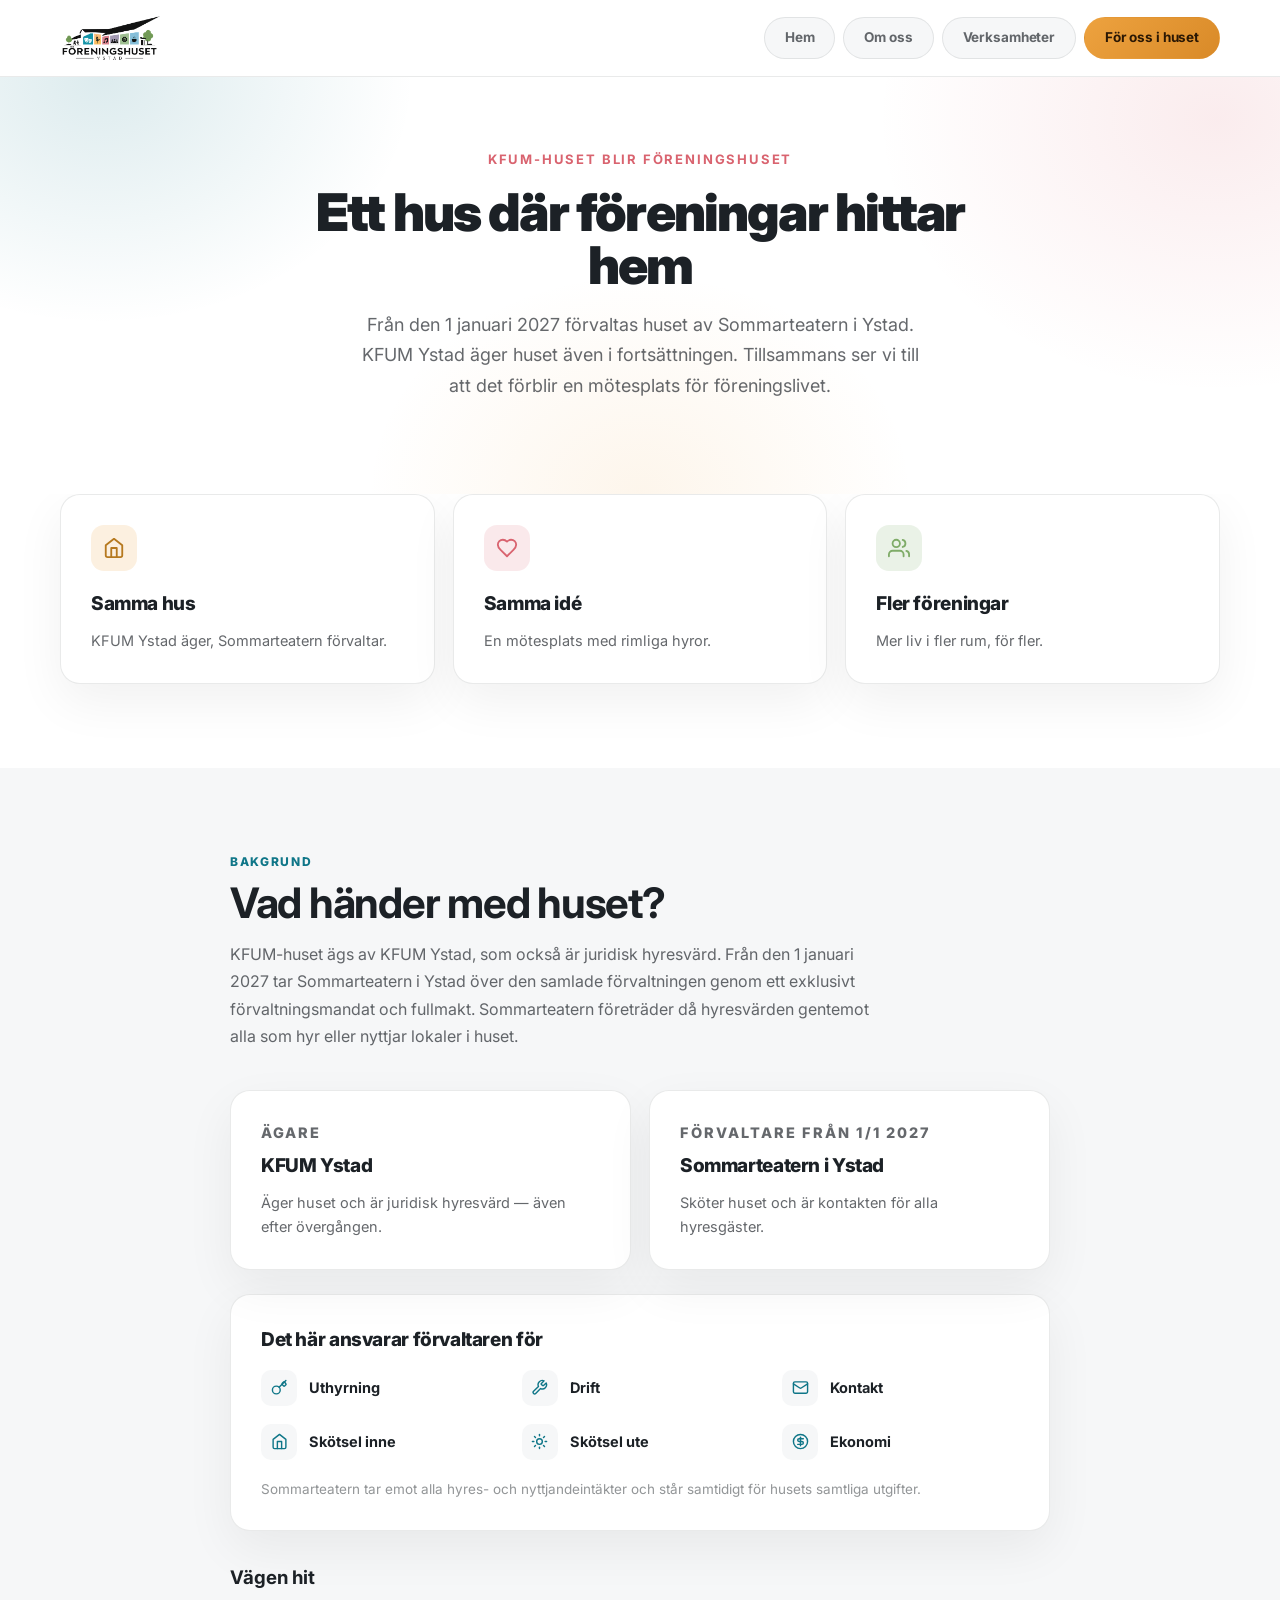
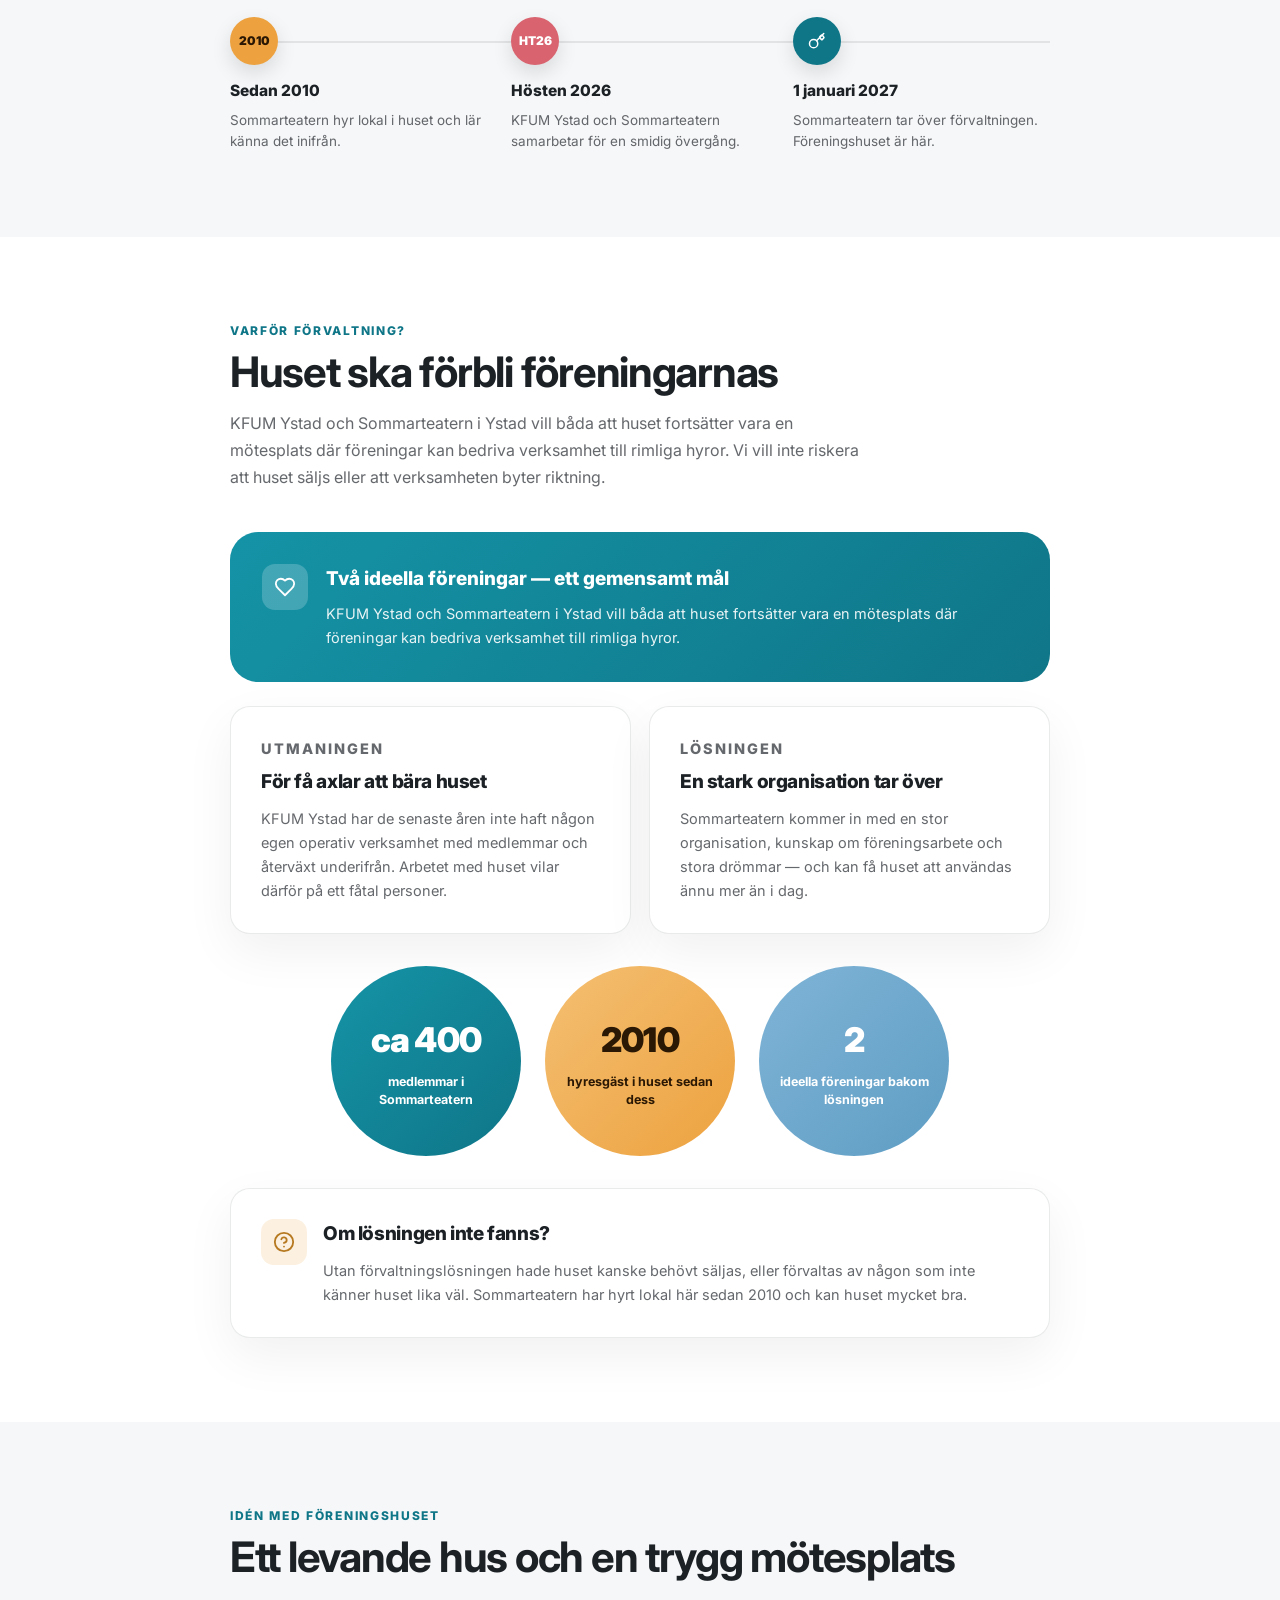
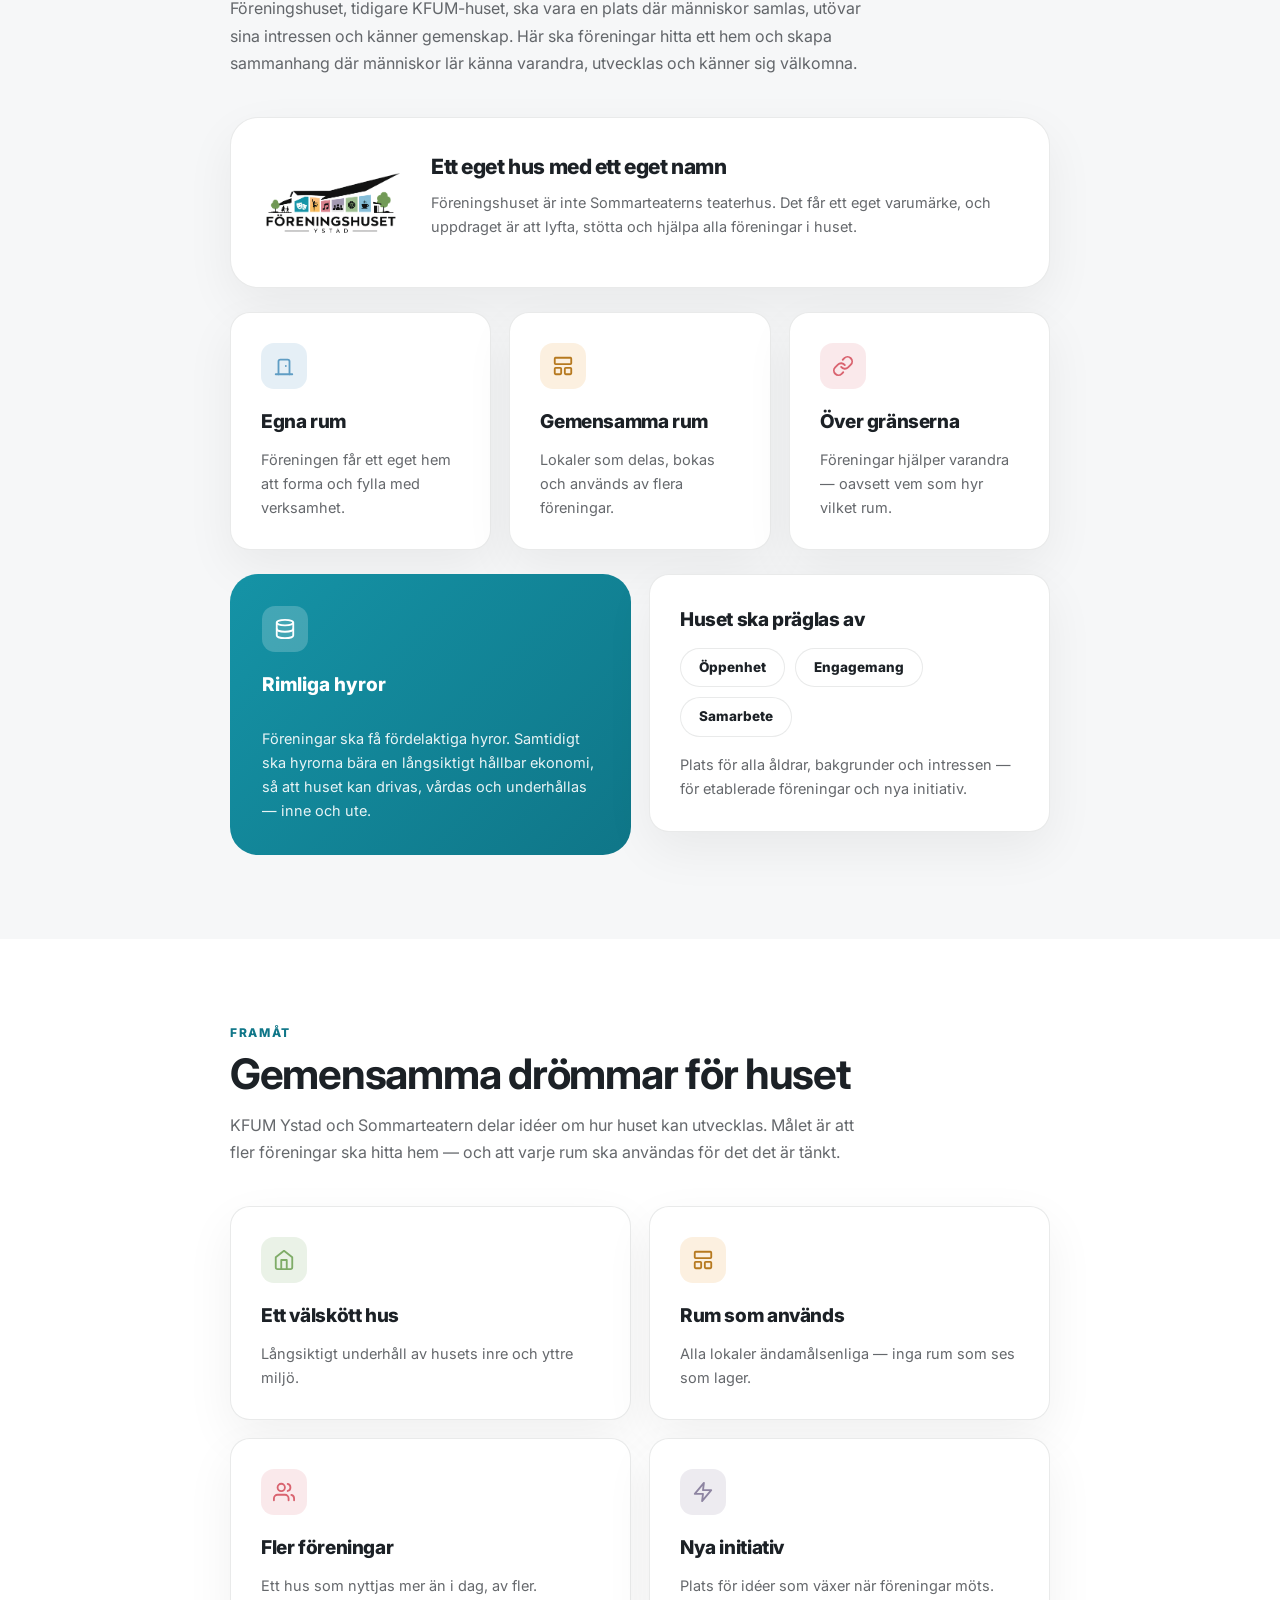
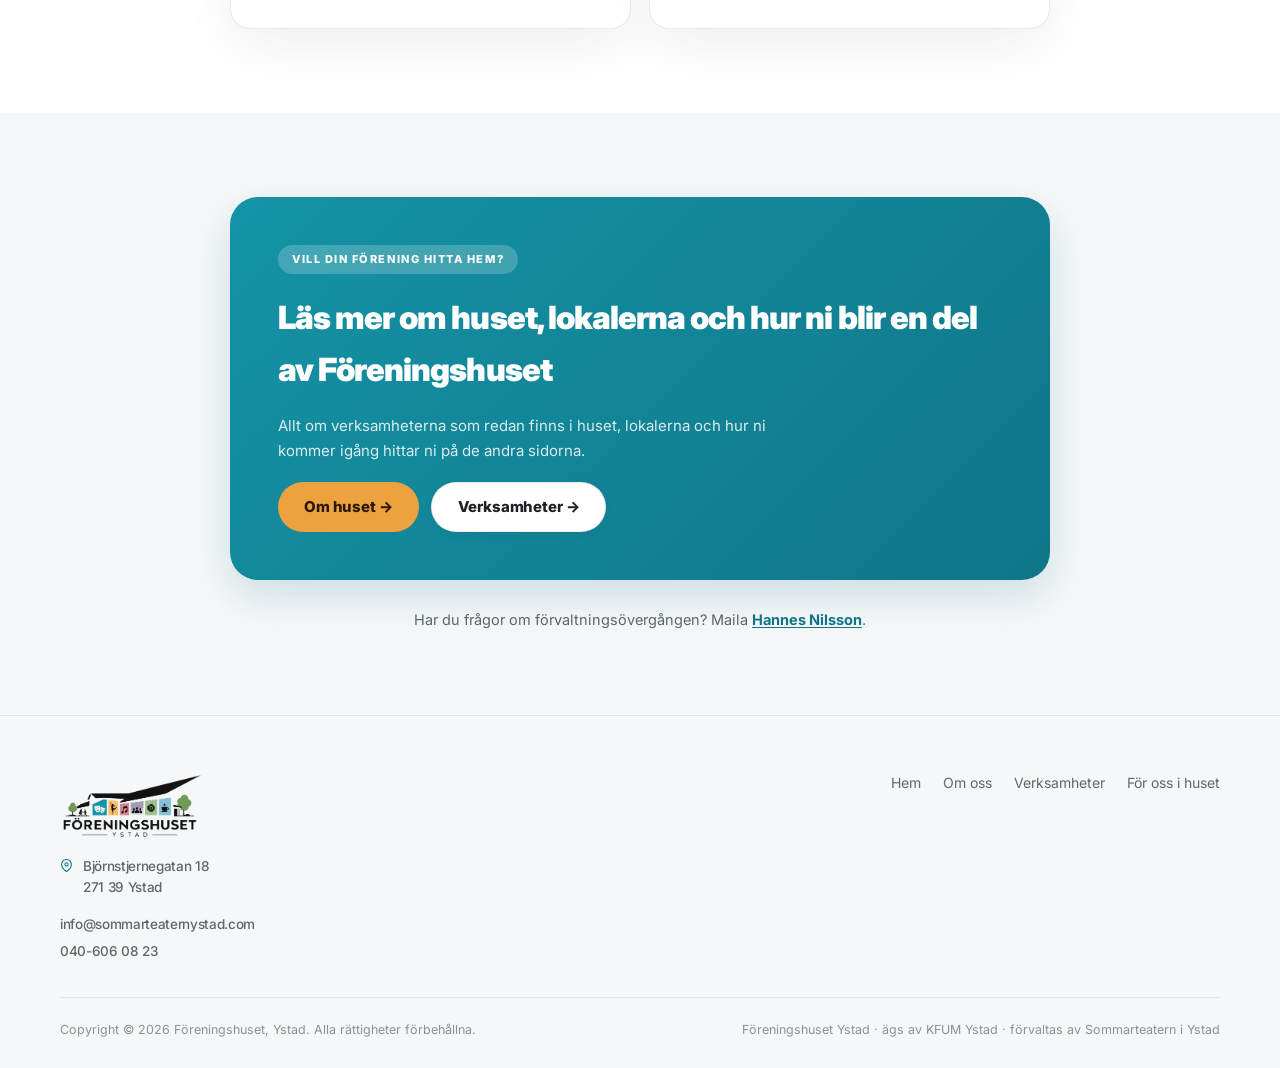
==== commit 9eb0ce4d: "Visa vilka lokaler som går att boka redan utan inloggning "Boka möteslokal"-kortet på startsidan lis" ====
--- a/bakgrund.html
+++ b/bakgrund.html
@@ -8,7 +8,7 @@
   <link rel="preconnect" href="https://fonts.googleapis.com">
   <link rel="preconnect" href="https://fonts.gstatic.com" crossorigin>
   <link href="https://fonts.googleapis.com/css2?family=Inter:ital,opsz,wght@0,14..32,300..900;1,14..32,300..900&display=swap" rel="stylesheet">
-  <link rel="stylesheet" href="css/style.css?v=5">
+  <link rel="stylesheet" href="css/style.css?v=6">
 </head>
 <body>
 
--- a/css/style.css
+++ b/css/style.css
@@ -460,10 +460,38 @@
 .card-grid-2 {
   display: grid;
   grid-template-columns: 1fr 1fr;
+  align-items: start;
   gap: 18px;
 }
 .card-grid > .card,
 .card-grid-2 > .card { min-width: 0; }
+
+.card-room-list {
+  list-style: none;
+  margin: 0 0 16px;
+  padding: 0;
+  display: flex;
+  flex-direction: column;
+  gap: 8px;
+}
+.card-room-list li {
+  font-size: 13.5px;
+  color: var(--muted);
+  line-height: 1.5;
+  padding-left: 15px;
+  position: relative;
+}
+.card-room-list li::before {
+  content: '';
+  position: absolute;
+  left: 0;
+  top: 7px;
+  width: 6px;
+  height: 6px;
+  border-radius: 50%;
+  background: var(--primary);
+}
+.card-room-list strong { color: var(--text); font-weight: 700; }
 @media (max-width: 640px) {
   .card-grid-2 { grid-template-columns: 1fr; }
 }
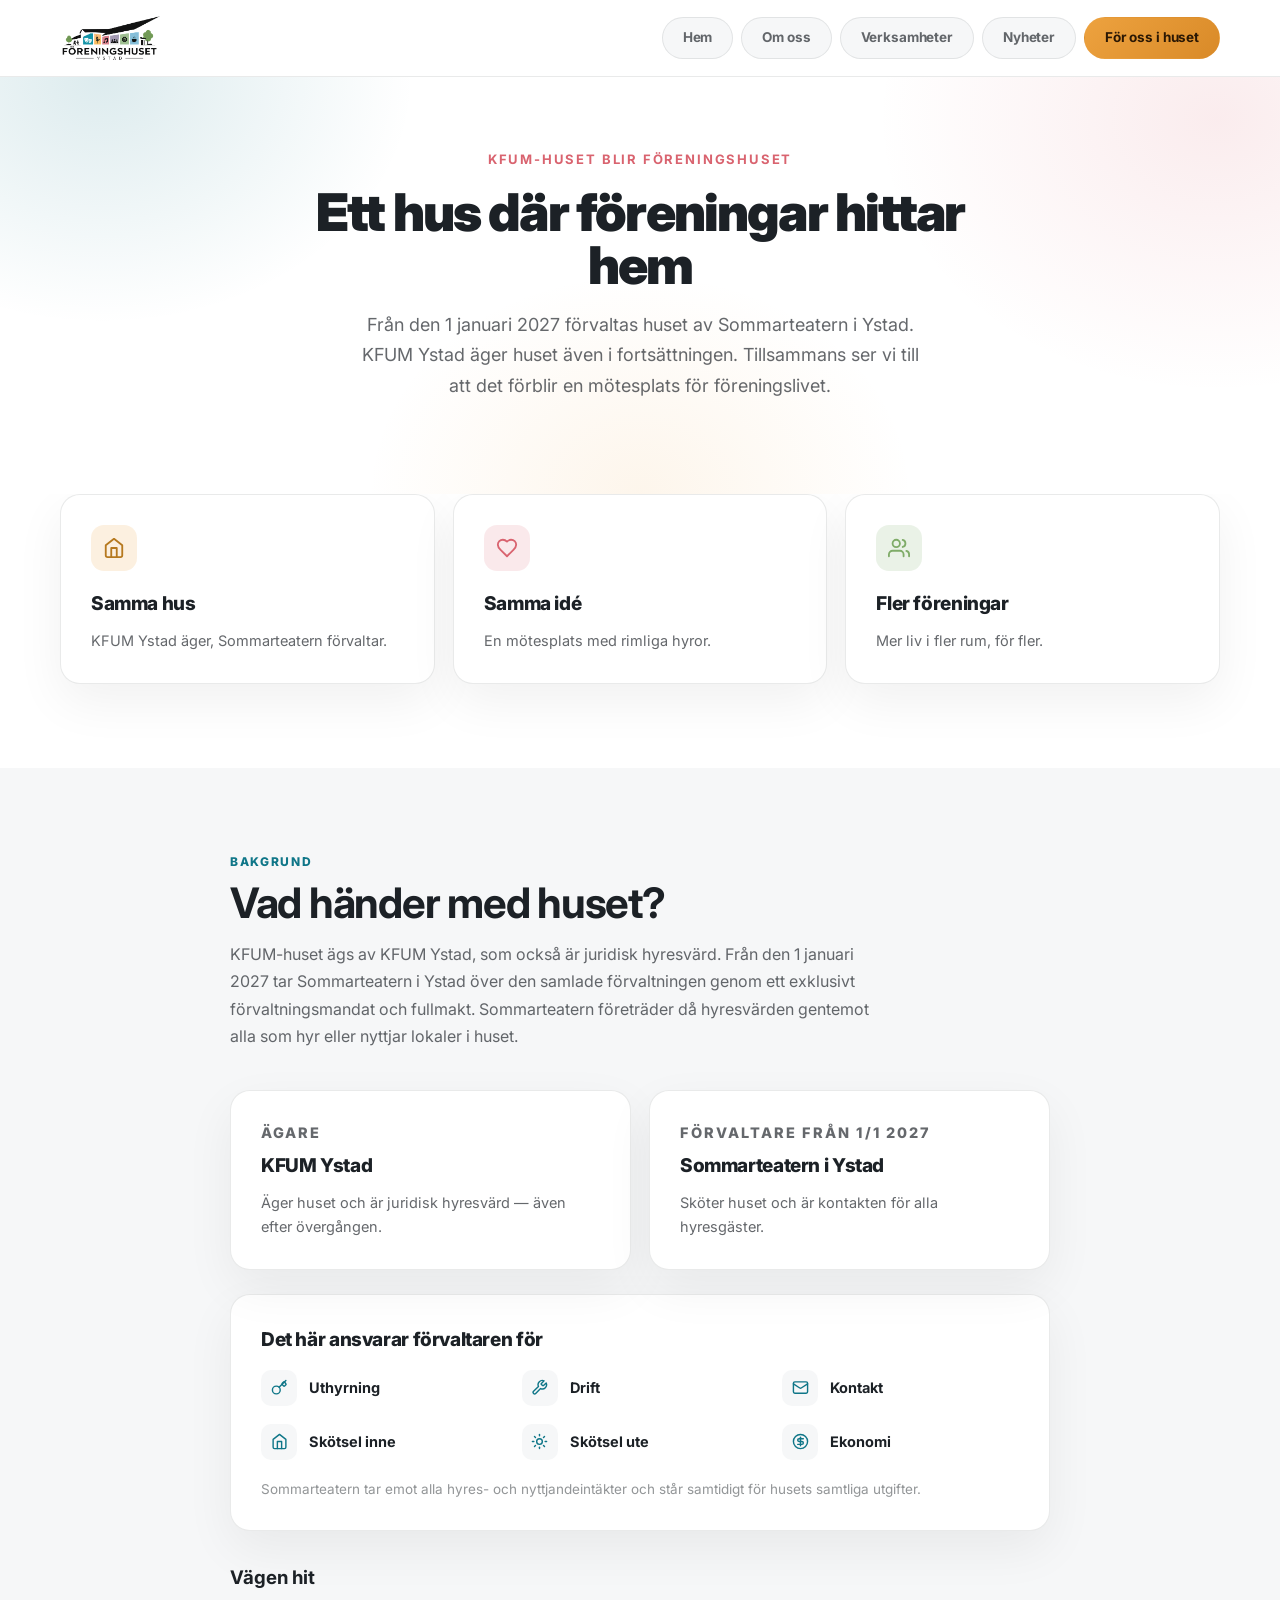
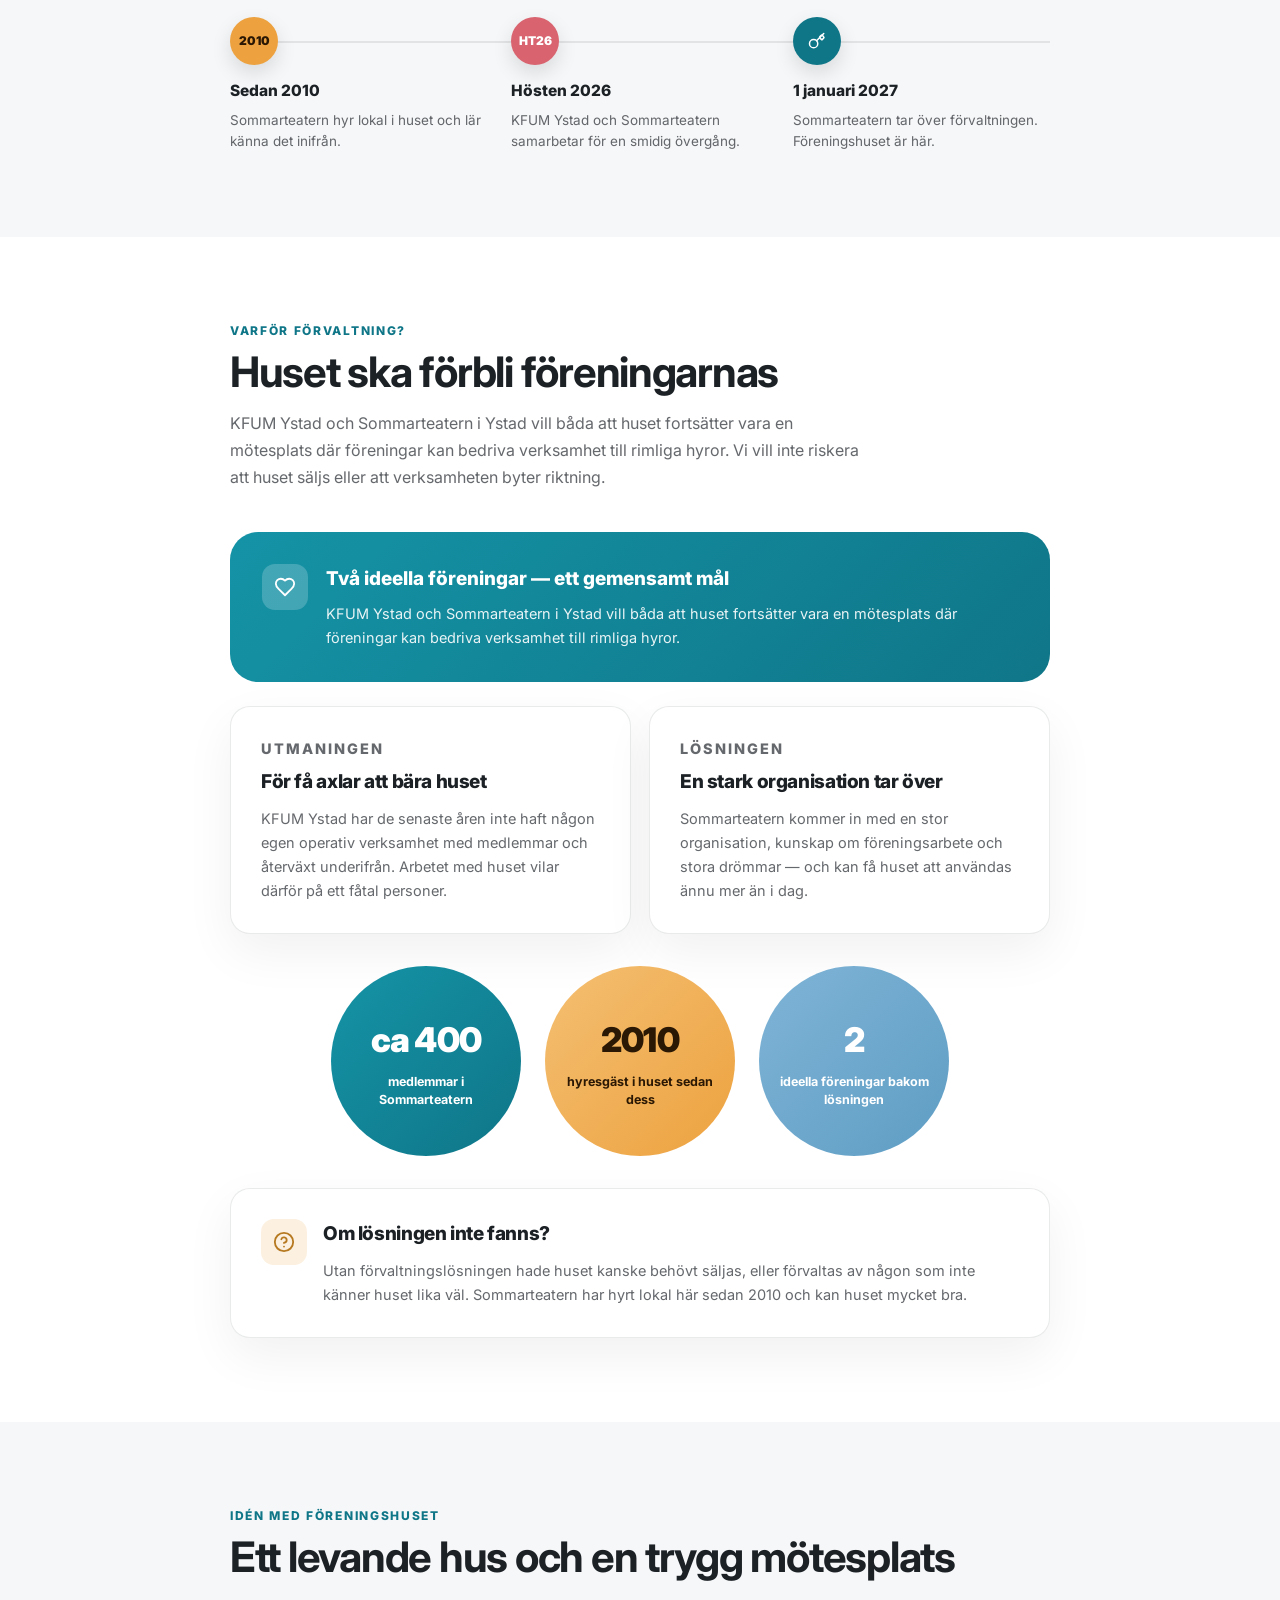
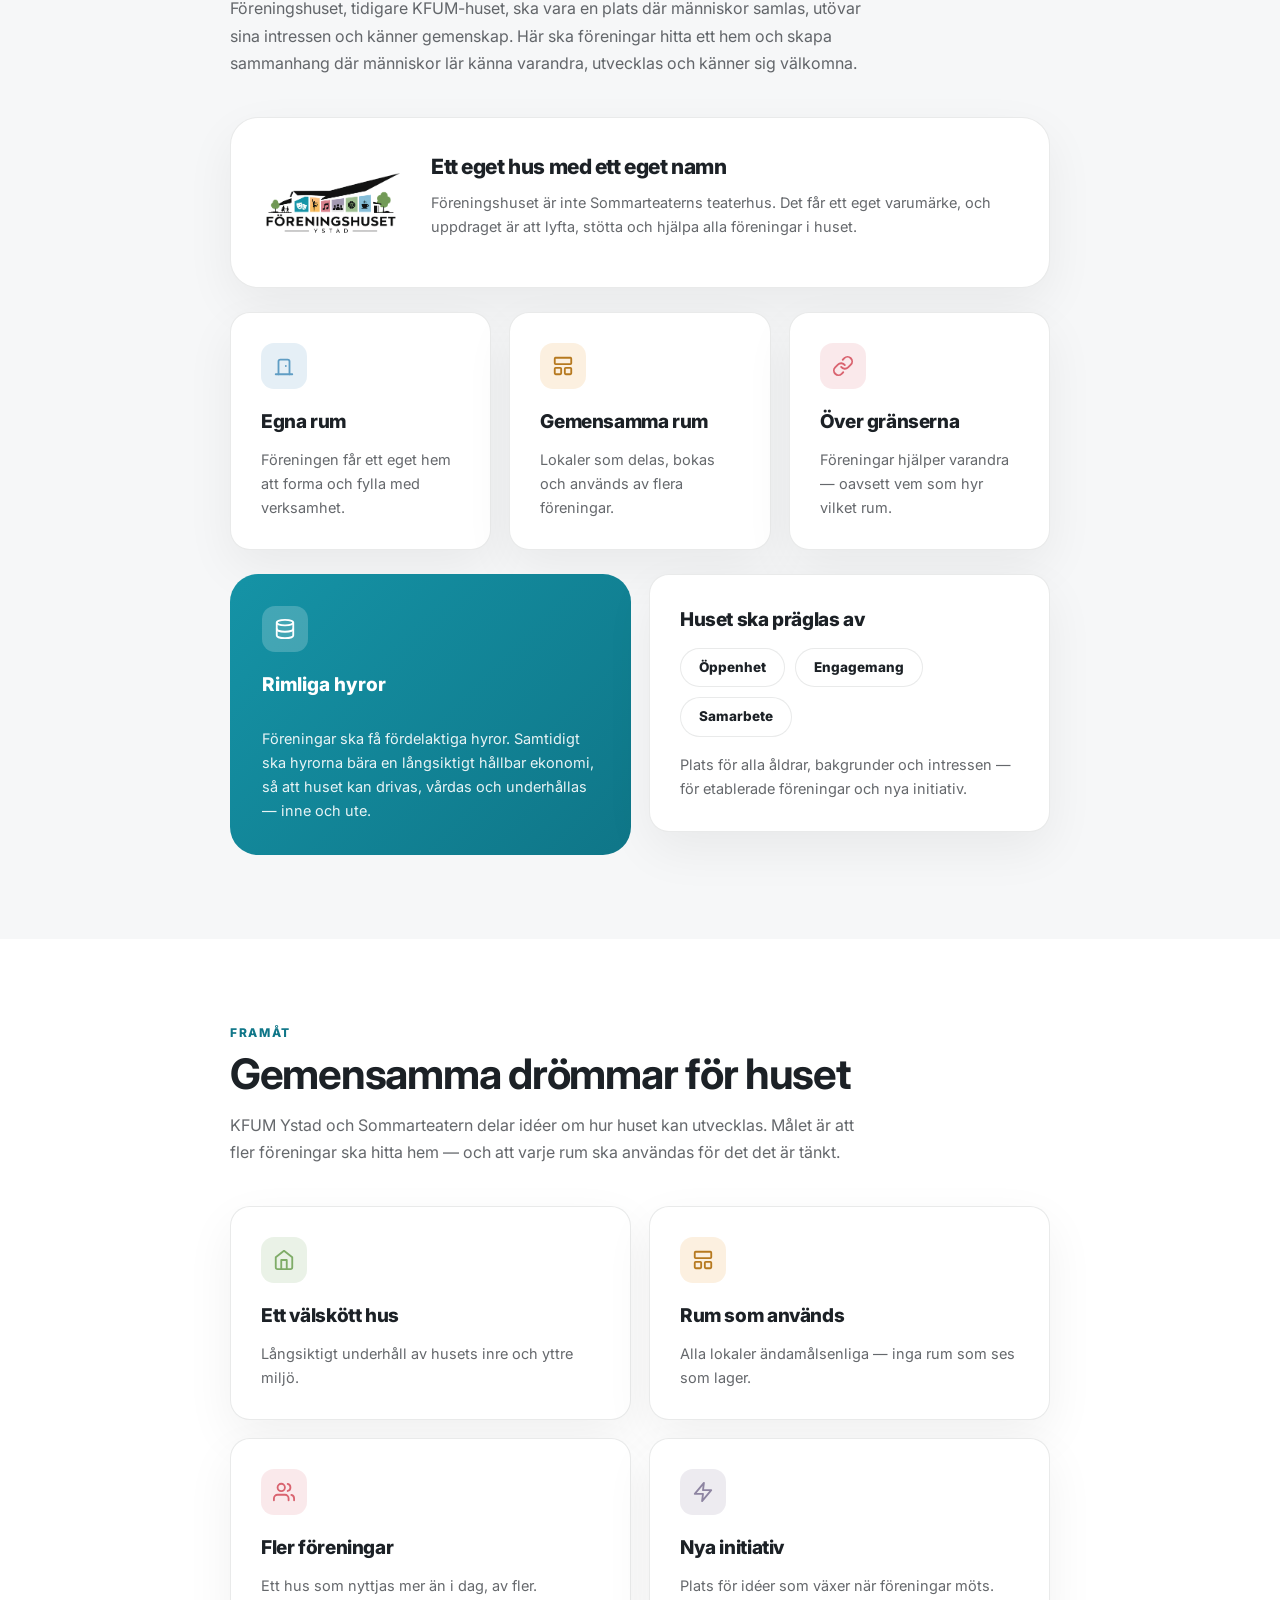
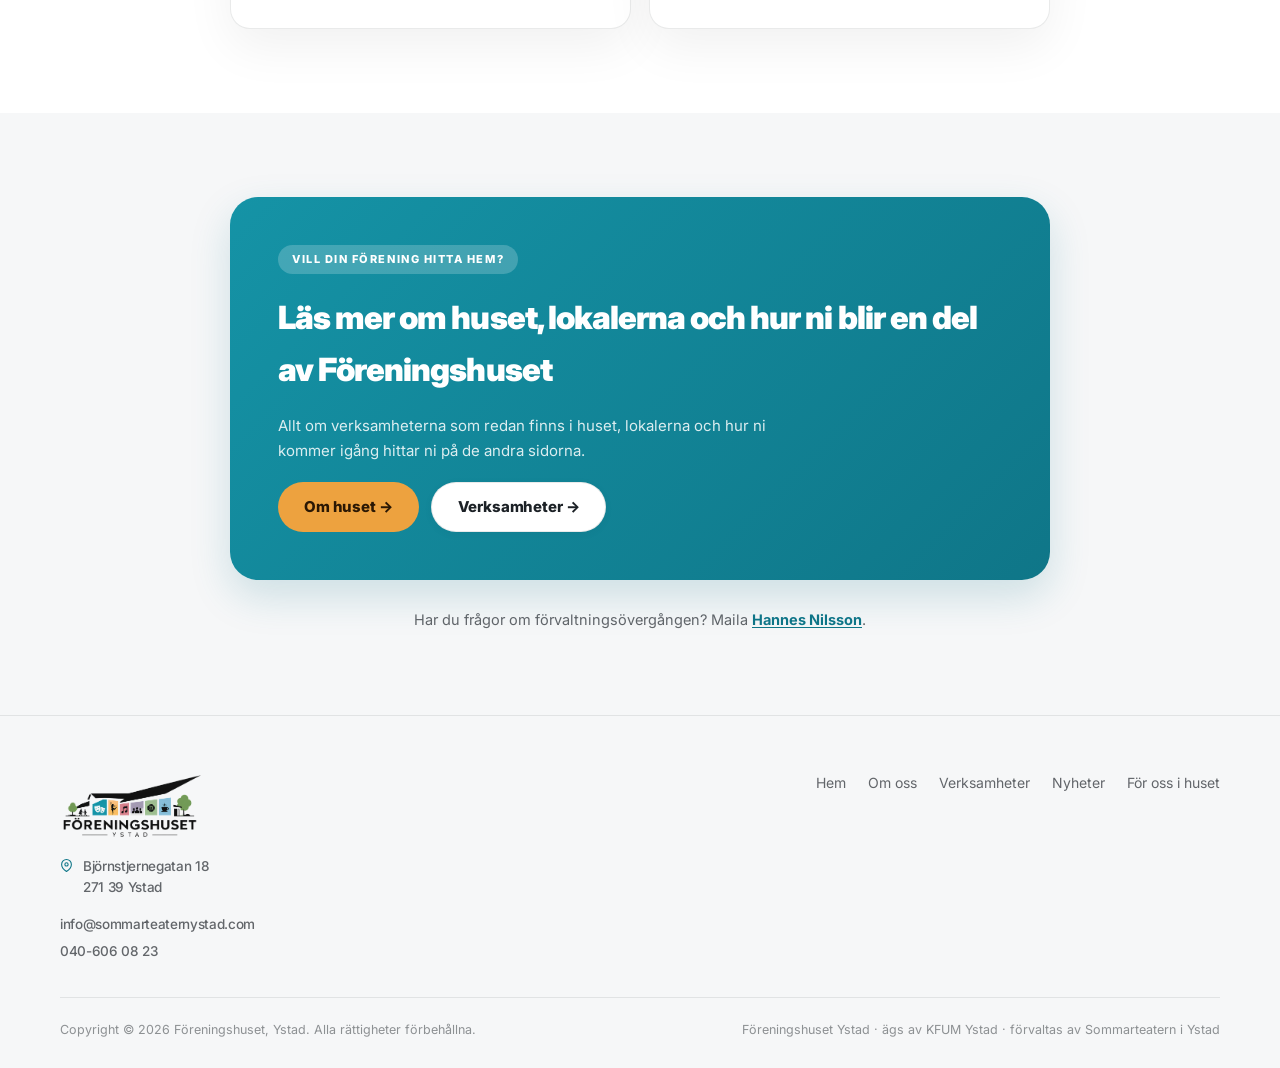
==== commit 75695dd6: "Favicon, Open Graph-delning, publik nyhetsblogg + sitemap/robots 1) Favicon — sajten saknade helt fa" ====
--- a/bakgrund.html
+++ b/bakgrund.html
@@ -5,10 +5,33 @@
   <meta name="viewport" content="width=device-width, initial-scale=1.0">
   <title>Bakgrund — Föreningshuset</title>
   <meta name="description" content="KFUM-huset blir Föreningshuset — bakgrunden till att Sommarteatern i Ystad tar över förvaltningen från 1 januari 2027.">
+  <link rel="canonical" href="https://föreningshusetystad.se/bakgrund.html">
+
+  <link rel="icon" href="/favicon.ico" sizes="any">
+  <link rel="icon" href="/favicon-32x32.png" type="image/png" sizes="32x32">
+  <link rel="icon" href="/favicon-16x16.png" type="image/png" sizes="16x16">
+  <link rel="apple-touch-icon" href="/apple-touch-icon.png">
+  <link rel="manifest" href="/site.webmanifest">
+  <meta name="theme-color" content="#0f7688">
+
+  <meta property="og:type" content="website">
+  <meta property="og:site_name" content="Föreningshuset Ystad">
+  <meta property="og:locale" content="sv_SE">
+  <meta property="og:title" content="Bakgrund — Föreningshuset">
+  <meta property="og:description" content="KFUM-huset blir Föreningshuset — bakgrunden till att Sommarteatern i Ystad tar över förvaltningen från 1 januari 2027.">
+  <meta property="og:url" content="https://föreningshusetystad.se/bakgrund.html">
+  <meta property="og:image" content="https://föreningshusetystad.se/images/og-image.png">
+  <meta property="og:image:width" content="1200">
+  <meta property="og:image:height" content="630">
+  <meta name="twitter:card" content="summary_large_image">
+  <meta name="twitter:title" content="Bakgrund — Föreningshuset">
+  <meta name="twitter:description" content="KFUM-huset blir Föreningshuset — bakgrunden till att Sommarteatern i Ystad tar över förvaltningen från 1 januari 2027.">
+  <meta name="twitter:image" content="https://föreningshusetystad.se/images/og-image.png">
+
   <link rel="preconnect" href="https://fonts.googleapis.com">
   <link rel="preconnect" href="https://fonts.gstatic.com" crossorigin>
   <link href="https://fonts.googleapis.com/css2?family=Inter:ital,opsz,wght@0,14..32,300..900;1,14..32,300..900&display=swap" rel="stylesheet">
-  <link rel="stylesheet" href="css/style.css?v=6">
+  <link rel="stylesheet" href="css/style.css?v=7">
 </head>
 <body>
 
@@ -22,6 +45,7 @@
         <a href="/" class="nav-pill">Hem</a>
         <a href="om-oss.html" class="nav-pill">Om oss</a>
         <a href="verksamheter.html" class="nav-pill">Verksamheter</a>
+        <a href="nyheter.html" class="nav-pill">Nyheter</a>
         <a href="for-oss-i-huset.html" class="nav-pill nav-pill--cta">För oss i huset</a>
       </nav>
     </div>
@@ -353,6 +377,7 @@
           <a href="/">Hem</a>
           <a href="om-oss.html">Om oss</a>
           <a href="verksamheter.html">Verksamheter</a>
+          <a href="nyheter.html">Nyheter</a>
           <a href="for-oss-i-huset.html">För oss i huset</a>
         </nav>
       </div>
--- a/css/style.css
+++ b/css/style.css
@@ -1083,6 +1083,30 @@
   gap: 20px;
 }
 
+/* Publik nyhetsblogg (nyheter.html) */
+.blog-post-date {
+  margin: 0 0 8px;
+  font-size: 12.5px;
+  font-weight: 700;
+  text-transform: uppercase;
+  letter-spacing: 0.06em;
+  color: var(--muted-2);
+}
+.blog-post-title {
+  margin: 0 0 14px;
+  font-size: 24px;
+  font-weight: 800;
+  letter-spacing: -0.02em;
+  color: var(--text);
+}
+.blog-post-text {
+  margin: 0;
+  font-size: 15px;
+  line-height: 1.75;
+  color: var(--muted);
+  white-space: pre-line;
+}
+
 /* Praktiskt — genvägar som långa rader med egen symbol, alltid var sin rad
    (fler genvägar läggs till på samma sätt framöver). */
 .practical-buttons { display: flex; flex-direction: column; gap: 10px; }
